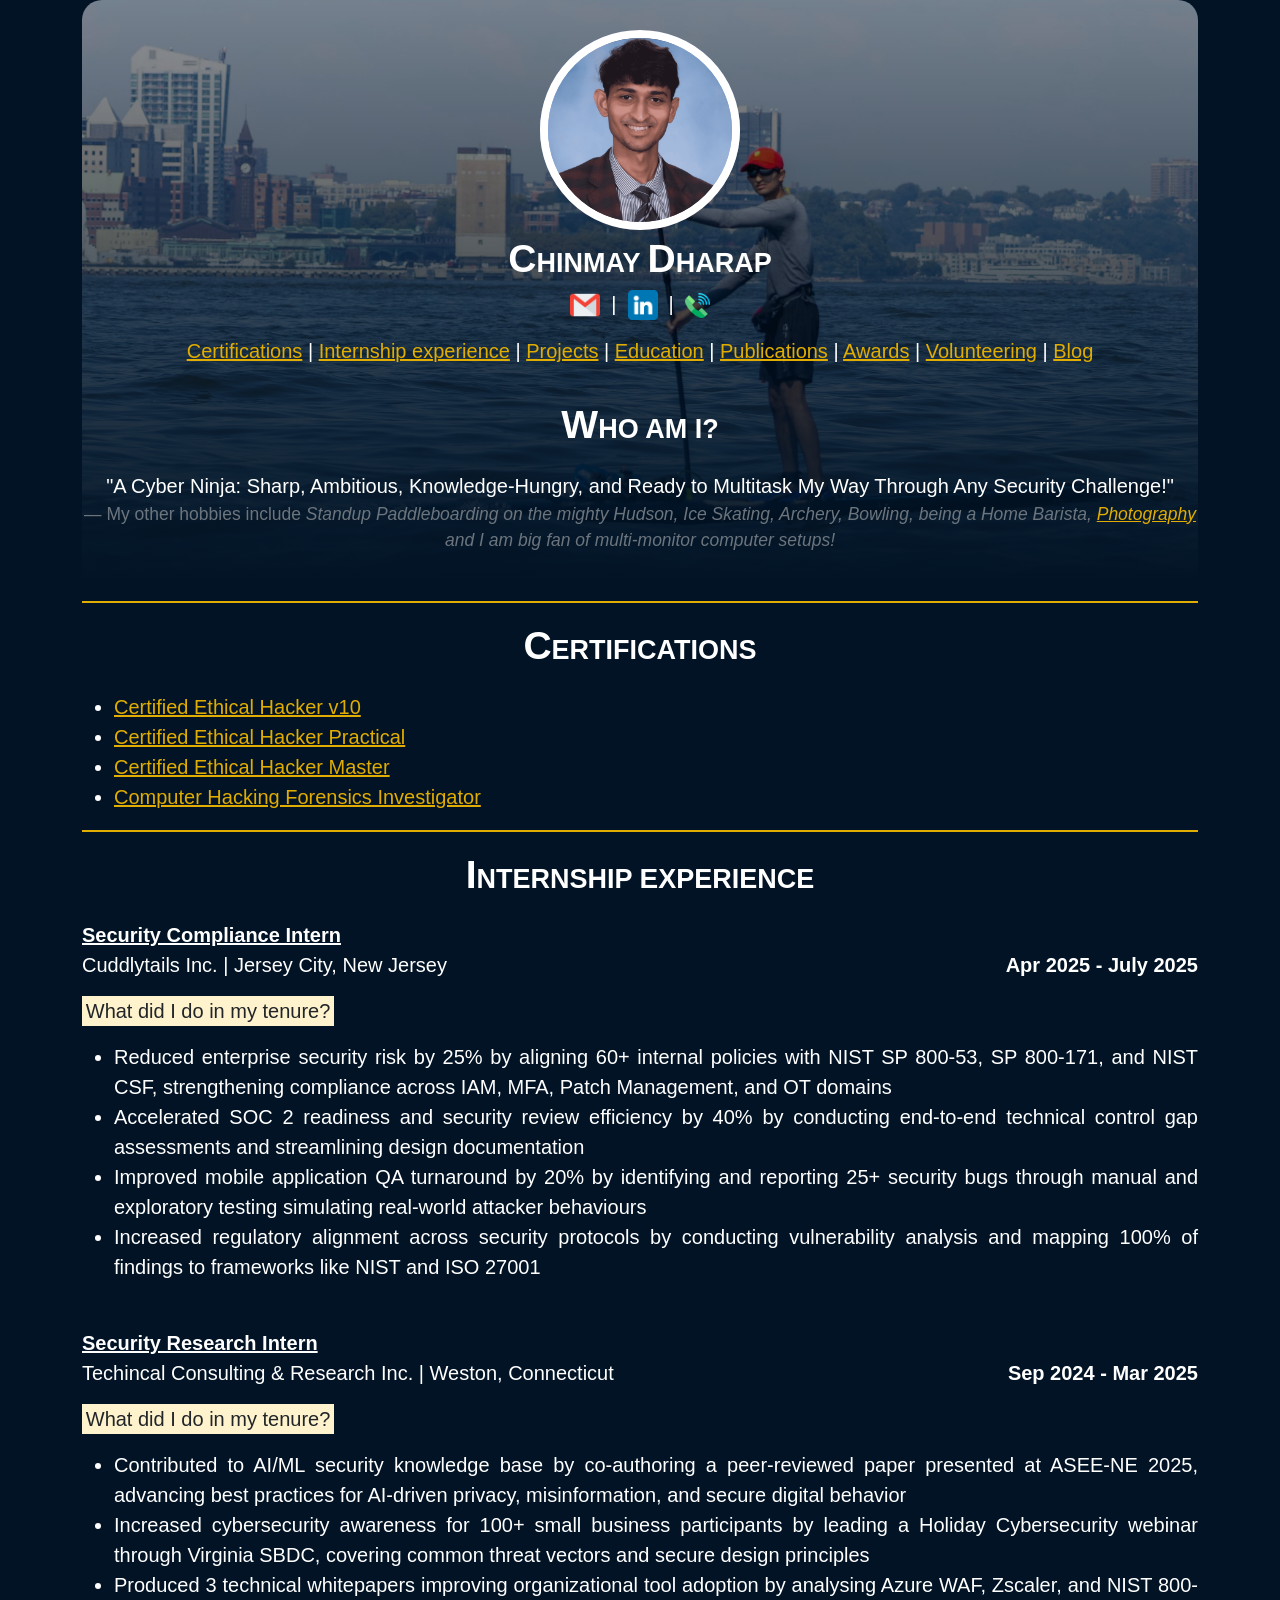
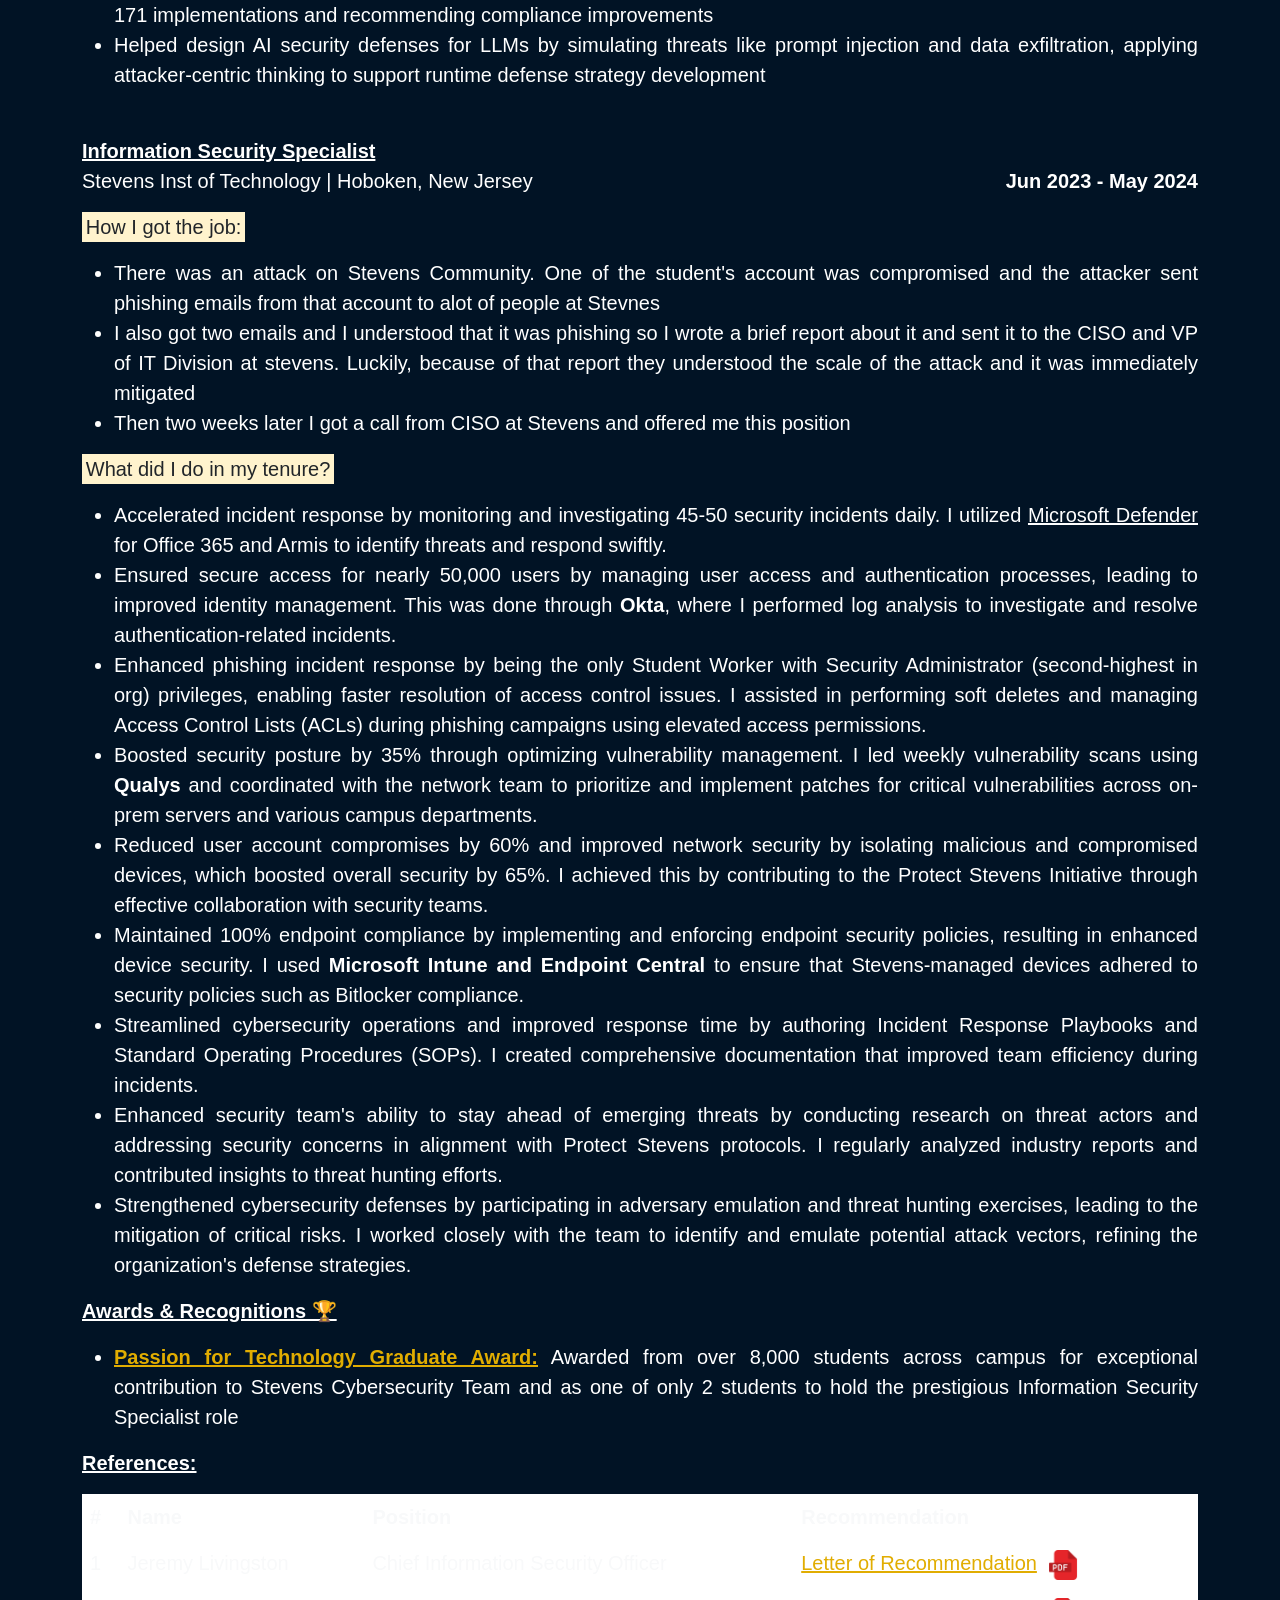
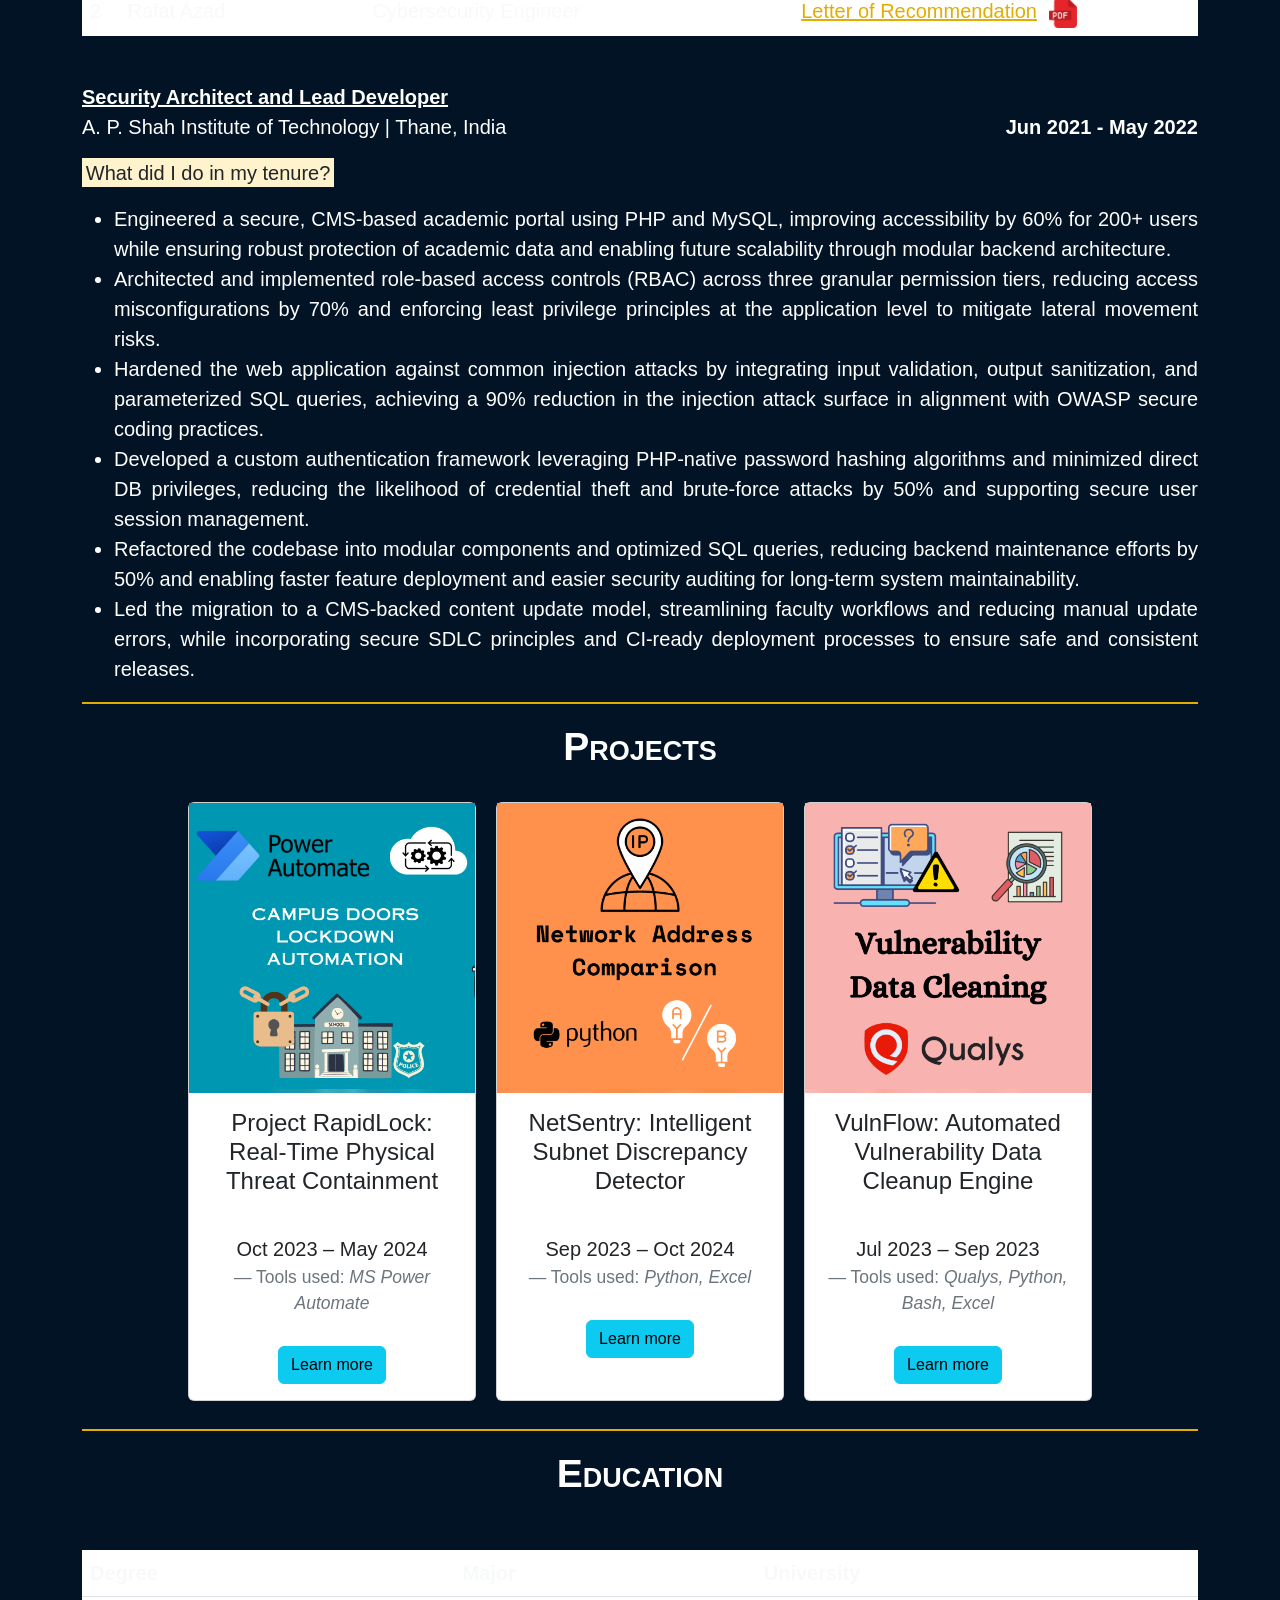
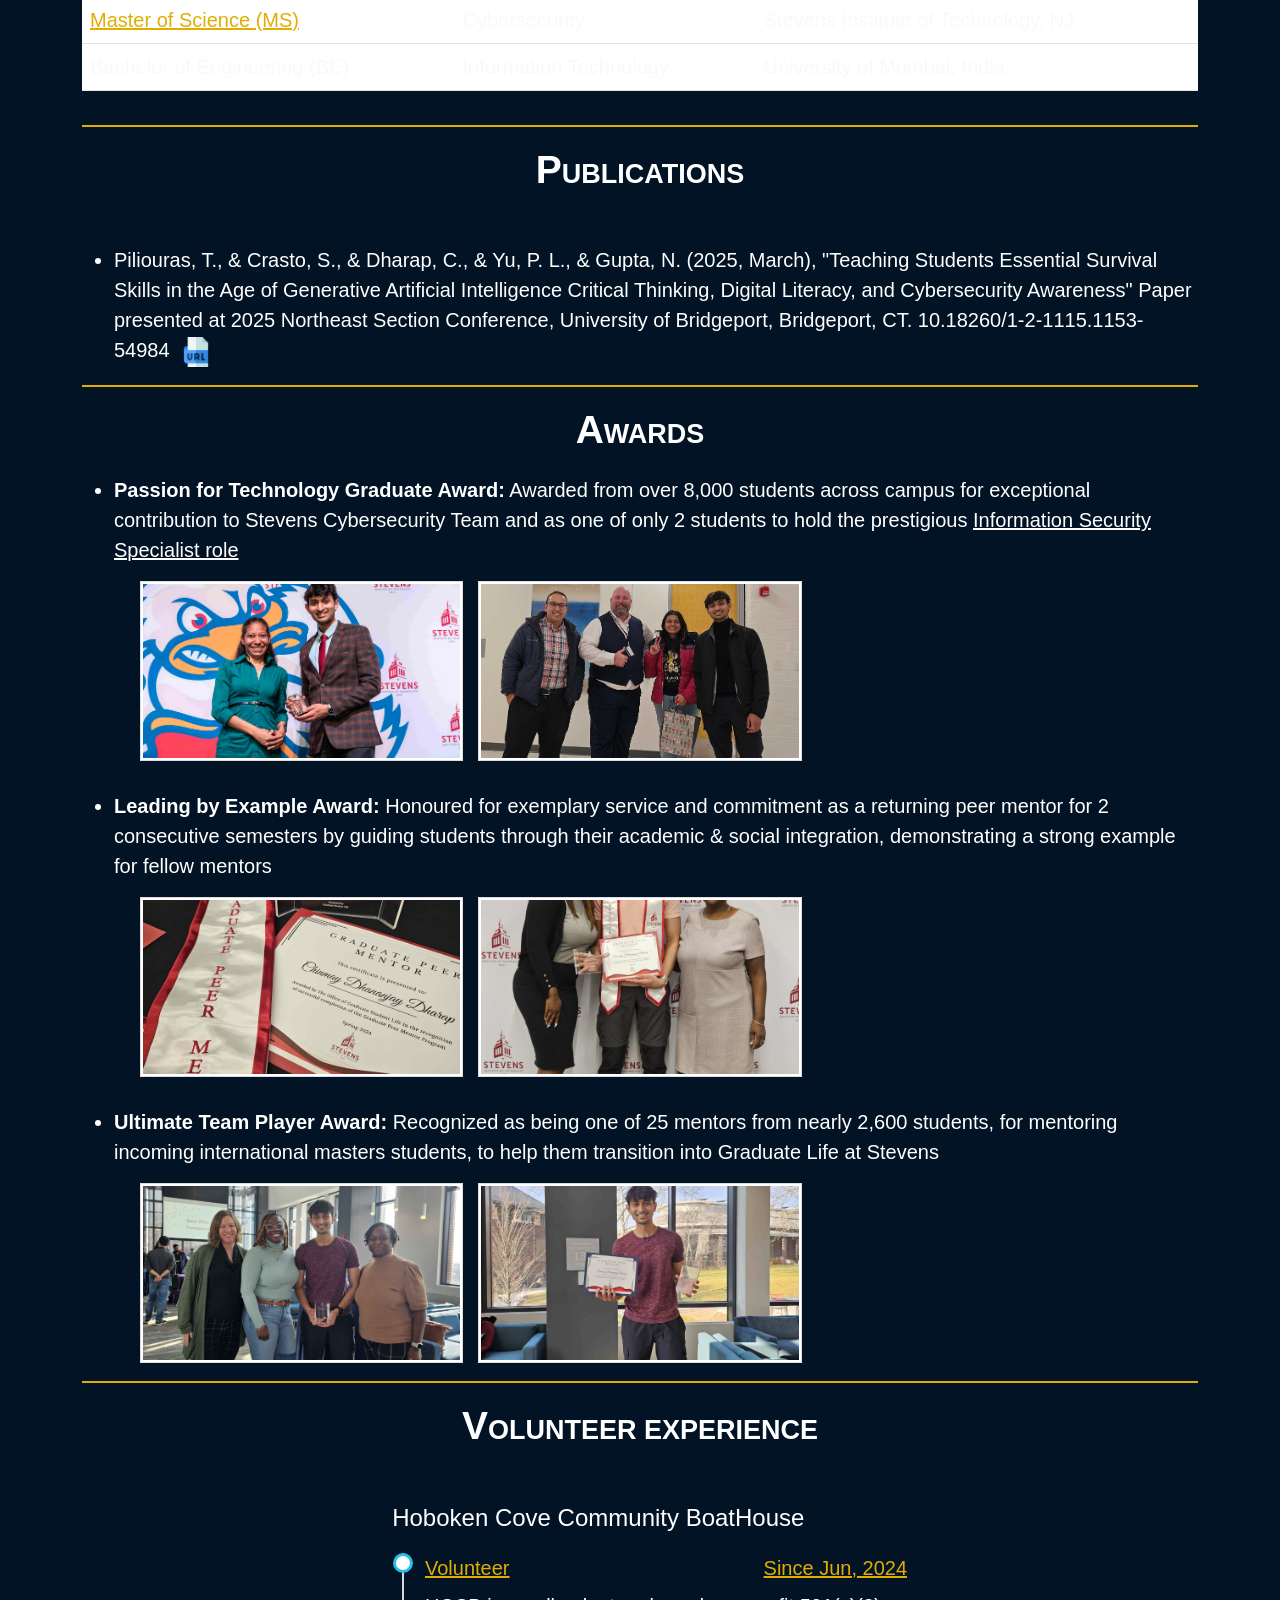
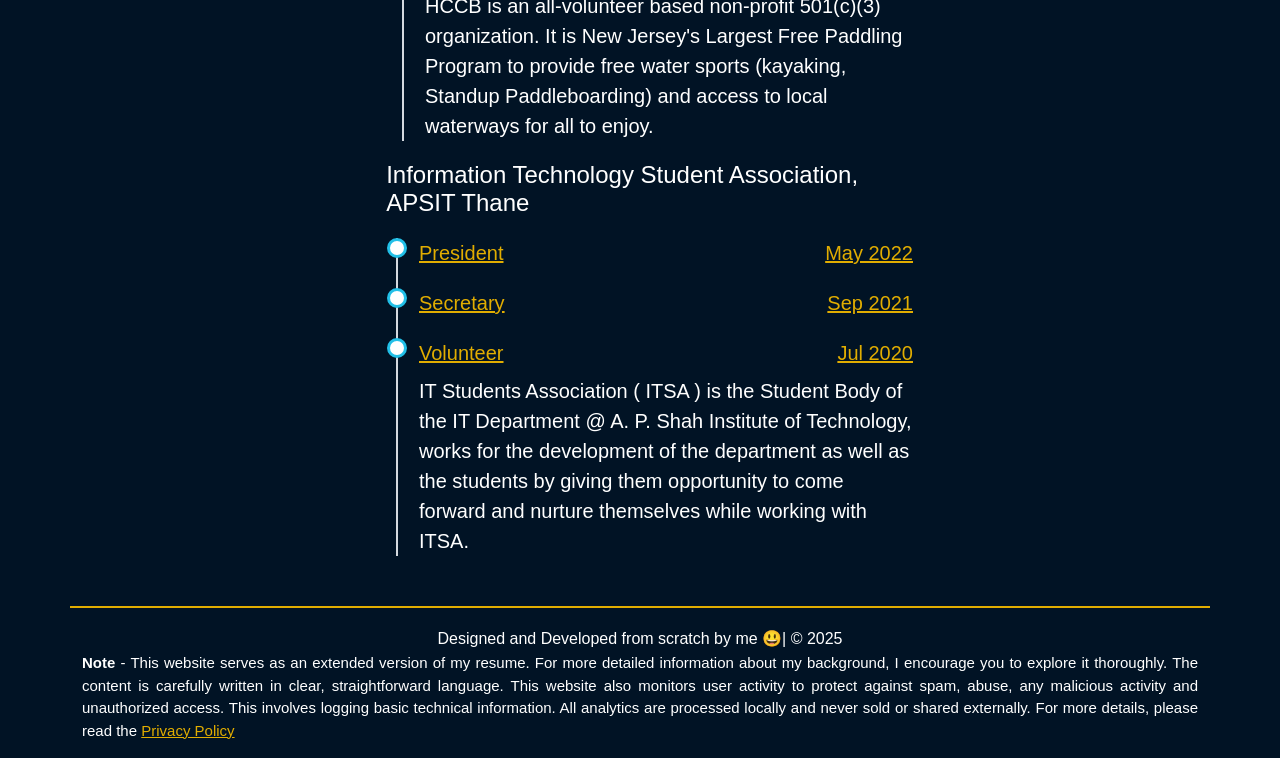
==== index.html @ 26d59e94 "First Commit" ====
<!doctype html>
<html lang="en">
  <head>
    <meta charset="utf-8">
    <meta name="viewport" content="width=device-width, initial-scale=1">
    <link href="https://cdn.jsdelivr.net/npm/bootstrap@5.3.3/dist/css/bootstrap.min.css" rel="stylesheet" integrity="sha384-QWTKZyjpPEjISv5WaRU9OFeRpok6YctnYmDr5pNlyT2bRjXh0JMhjY6hW+ALEwIH" crossorigin="anonymous">
    <!--<link rel="stylesheet" type="text/css" href="//fonts.googleapis.com/css?family=Anonymous+Pro" />-->
    <script async src="https://pagead2.googlesyndication.com/pagead/js/adsbygoogle.js?client=ca-pub-3955488173667379"
     crossorigin="anonymous"></script>
     
    <style>

body a {
    color:#e1ad01;
}

body a:hover {
  background-color: grey;
}
    .container {
        
        background-position: center;
        /* font-family: Futura, Trebuchet MS, Arial, sans-serif; */
        font-family: Helvetica, Arial, sans-serif;
        font-style: normal; 
        /*background-color: white;*/
        color: white;
        font-size:20px;
       
    }
    .right
    {
        float: right;
    }
    .bulletpoints {
        text-align: justify;
    }
    .boldtext {
        font-weight: bold;
    }
    
.custon-header{
    background-image:linear-gradient(to top, rgb(1, 19, 37), rgba(0, 0, 0, 0.4)), url("/photos/6-min.jpg");
    background-size: cover;
    background-position: center;
    background-repeat: no-repeat;
    border-top-left-radius: 20px;
    border-top-right-radius: 20px;
}
    
.gallery {
  
  display: grid;
  grid-template-columns: repeat(3, minmax(0, 1fr));
  grid-gap: 15px;
  

  max-width: 1000px;
  margin: 0 auto;
  overflow: hidden;
}

.gallery img {

  width: 100%;
  height: 180px; 
  padding: 2px;


  border: 1px solid #ddd;
 

  object-fit: cover;
}


@media only screen and (max-width: 600px) {
  .gallery {
    grid-template-columns: repeat(2, minmax(0, 1fr));
  }
}

/*.gallery img:hover {*/
/*  z-index: 9;*/
/*  transform: scale(1.3);*/
/*  transition: transform ease 0.5s;*/
/*}*/


.gallery img.full {
  position: fixed;
  top: 0; left: 0; z-index: 999;
  width: 100vw; height: 100%;
  object-fit: contain;
  background: rgba(0, 0, 0, 0.7);
}
.gallery img.full:hover {
  z-index: 999;
  transform: none;
}

#myBtn {
  display: none;
  position: fixed;
  bottom: 20px;
  right: 30px;
  z-index: 99;
  font-size: 18px;
  border: none;
  outline: none;
  background-color: #ffefc2;
  color: white;
  cursor: pointer;
  padding: 15px;
  border-radius: 500px;
}

#myBtn:hover {
  background-color: yellow;
}

.blurred-img {
  position: relative;
  background-position:center;
  background-size: cover;
}

.blurred-img.loaded > img {
    animation: none;
    opacity:1;
    
}

.blurred-img > img {
    opacity: 0;
    transition: opacity 200ms ease-in-out;
    animation: pulse 2.5s infinite;
    background-color: white;
}

@keyframes pulse {
  0% {
    opacity: 0;
  }
  50% {
    opacity: 0.1;
  }
  100% {
    opacity: 0;
  }
}


ul.timeline-3 {
  list-style-type: none;
  position: relative;
}
ul.timeline-3:before {
  content: " ";
  background: #d4d9df;
  display: inline-block;
  position: absolute;
  left: 29px;
  width: 2px;
  height: 100%;
  z-index: 400;
}
ul.timeline-3 > li {
  margin: 20px 0;
  padding-left: 20px;
}
ul.timeline-3 > li:before {
  content: " ";
  background: white;
  display: inline-block;
  position: absolute;
  border-radius: 50%;
  border: 3px solid #22c0e8;
  left: 20px;
  width: 20px;
  height: 20px;
  z-index: 400;
}
    </style>


    <title>Chinmay's Portfolio</title>
    <link href="https://cdn.jsdelivr.net/npm/bootstrap@5.3.0-alpha3/dist/css/bootstrap.min.css" rel="stylesheet" integrity="sha384-KK94CHFLLe+nY2dmCWGMq91rCGa5gtU4mk92HdvYe+M/SXH301p5ILy+dN9+nJOZ" crossorigin="anonymous">
    <!--<link href="//netdna.bootstrapcdn.com/font-awesome/3.2.1/css/font-awesome.css" rel="stylesheet">-->
    <link rel="icon" type="image/x-icon" href="/photos/fav/favicon.ico">
    <link rel="manifest" href="/site.webmanifest">
    <script async src="https://pagead2.googlesyndication.com/pagead/js/adsbygoogle.js?client=ca-pub-3955488173667379"
     crossorigin="anonymous"></script>
<!-- Matomo -->
<script>
  var _paq = window._paq = window._paq || [];
  /* tracker methods like "setCustomDimension" should be called before "trackPageView" */
  _paq.push(["setDocumentTitle", document.domain + "/" + document.title]);
  _paq.push(["setCookieDomain", "*.the-cyber-guy.com"]);
  _paq.push(["setDoNotTrack", true]);
  _paq.push(['trackPageView']);
  _paq.push(['enableLinkTracking']);
  (function() {
    var u="//the-cyber-guy.com/matomo/";
    _paq.push(['setTrackerUrl', u+'matomo.php']);
    _paq.push(['setSiteId', '1']);
    var d=document, g=d.createElement('script'), s=d.getElementsByTagName('script')[0];
    g.async=true; g.src=u+'matomo.js'; s.parentNode.insertBefore(g,s);
  })();
</script>
<noscript><p><img referrerpolicy="no-referrer-when-downgrade" src="//the-cyber-guy.com/matomo/matomo.php?idsite=1&amp;rec=1" style="border:0;" alt="" /></p></noscript>
<!-- End Matomo Code -->



  </head>

  <body style="background-color: #011325">
      <!-- Return to Top -->
        <button onclick="topFunction()" id="myBtn" title="Go to top"><img src="up-arrow.png" width="35px;"></button>
      

<div class="container"> 
        <div class="row justify-content-center">

       
        <div>
            <div class="custon-header">
            &nbsp;&nbsp;
            <center>
                <div class="blurred-img" style="background-image: url(/photos/cropped-small.jpg); width:200px; height:auto; border-radius:120px;">
                    <img style="width:200px; height:auto; border-radius:120px; border: 8px solid;" class="img-fluid" src="photos/cropped.png" loading="lazy" />
                </div> 
            </center>   
            
            <Center><b style="font-size:27px;"><text style="font-size:39px;">C</text>HINMAY <text style="font-size:39px;">D</text>HARAP</b></Center>
            <Center><p><a href="mailto:cdharap@outlook.com"><img src="mail.png" style="width:30px;"></a>&nbsp;&nbsp;|&nbsp;&nbsp;<a href="http://www.linkedin.com/in/dharapc" target="_blank"><img src="linkedin.png" style="width:30px;"></a>&nbsp;&nbsp;|&nbsp;&nbsp;<a href="tel:+1 (646)-535-4162"><img src="call.png" style="width:25px;"></a></p></Center>
            
            <!--<hr style="position: relative; top: 2px; border: none; height: 2px; background: black; opacity:1;">-->
            <!--<p style="text-align: justify;"> <a style="color: auto; text-decoration: none;" href="#">about@popos : ~ $</a> Yup this is another boring personal website and you must be wondering why everything's in 'Green on Black' and a prompt at the start <a style="color: darkgreen; text-decoration: none;" href="">(Coz, I love my terminal)</a>. Yeah, that's right, I use linux, Pop OS to be precise. I crawl with cd. No not since when I was a baby!. </p> <p> I use cd and ls like every directory has a flag xD. When bored, then nano otherwise vim supremacy (honestly speaking, while learning vim I had more sucidal thoughts than a depressed person :) But now I'm happy. </p>-->
            <div class="text-center">
                <a href="#certs">Certifications</a> | <a href="#work">Internship experience</a> | <a href="#projects">Projects</a> | <a href="#edu">Education</a> | <a href="#pub">Publications</a> | <a href="#awards">Awards</a> | <a href="#volun">Volunteering</a> | <a href="https://blog.the-cyber-guy.com">Blog</a>
            </div><br>  
            
            
            <p style="text-align: justify;  font-size:27px;" class="text-center" id="about"> <B><text style="font-size:39px;">W</text>HO AM I? </B><br></p>
            <!--Certified Ethical Hacker with hands-on experience in incident response, vulnerability assessment, and security automation, trusted with high-level privileges, honored with awards for outstanding work ethic and exceptional contributions in cybersecurity-->
            
            
            <div class="card-dark">
  <div class="card-header">
    
  </div>
  <div class="card-body text-center">
    <blockquote class="blockquote mb-0">
      <p>"A Cyber Ninja: Sharp, Ambitious, Knowledge-Hungry, and Ready to Multitask My Way Through Any Security Challenge!"</p>
      <footer class="blockquote-footer">My other hobbies include <cite title="Source Title">Standup Paddleboarding on the mighty Hudson, Ice Skating, Archery, Bowling, being a Home Barista, <a href="https://www.flickr.com/photos/196911124@N07" target="_blank">Photography</a> and I am big fan of multi-monitor computer setups!</cite></footer>
    </blockquote>
  </div>
</div><br>
            </div>
            

          <div>
            <hr style="position: relative; top: 2px; border: none; height: 2px; background: #e1ad01; opacity:1;">
            
            <p style="text-align: center; font-size:27px;" id="certs"> <B><text style="font-size:39px;">C</text>ERTIFICATIONS</B></p>
            <ul>
              <li><a href="https://aspen.eccouncil.org/VerifyBadge?type=certification&a=j4GjfO9Jrl8j7xgX08aa8cnhMRmO5BCxbf4sMkBTsQM=" target="_blank">Certified Ethical Hacker v10</a></li>
              <li><a href="https://aspen.eccouncil.org/VerifyBadge?type=certification&a=SnBKn98sNMXoXN6YW8vyJX4cAKrGRHvOlfcwVH34zMY=" target="_blank">Certified Ethical Hacker Practical</a></li>
              <li><a href="https://aspen.eccouncil.org/VerifyBadge?type=certification&a=UQVo3GBnog9JM++f9DI6UBWcGKTG5rNaXiFBlPe9dZ0=" target="_blank">Certified Ethical Hacker Master</a></li>
              <li><a href="https://aspen.eccouncil.org/VerifyBadge?type=certification&a=HTWZ97INauGjCfJDpsMUQLCLUc0/GukgMyo6DKJae/4=" target="_blank">Computer Hacking Forensics Investigator</a></li>
            </ul>
          </div>
         


            <hr style="position: relative; top: 2px; border: none; height: 2px; background: #e1ad01; opacity:1;">
            <p style="text-align: center; font-size:27px;" id="work"> <B><text style="font-size:39px;">I</text>NTERNSHIP <text style="font-size:28px;">E</text>XPERIENCE</B></p>


            <!-- Work Experience 1 Start-->

            <u><b>Security Compliance Intern</b></u><br>
            <p>Cuddlytails Inc. | Jersey City, New Jersey<text class="right"><b>Apr 2025 - July 2025</b></text></p>
            
            <p><mark>What did I do in my tenure?</mark></p>
            <ul class="bulletpoints">
              
              
              <li>Reduced enterprise security risk by 25% by aligning 60+ internal policies with NIST SP 800-53, SP 800-171, and NIST CSF, strengthening compliance across IAM, MFA, Patch Management, and OT domains</li>
<li>Accelerated SOC 2 readiness and security review efficiency by 40% by conducting end-to-end technical control gap assessments and streamlining design documentation</li>
<li>Improved mobile application QA turnaround by 20% by identifying and reporting 25+ security bugs through manual and exploratory testing simulating real-world attacker behaviours</li>
<li>Increased regulatory alignment across security protocols by conducting vulnerability analysis and mapping 100% of findings to frameworks like NIST and ISO 27001</li>

            </ul>
            
      
<!-- Work Experience 1 End-->
            <br>
            <!-- Work Experience 2 Start-->

            <u><b>Security Research Intern</b></u><br>
            <p>Techincal Consulting & Research Inc. | Weston, Connecticut<text class="right"><b>Sep 2024 - Mar 2025</b></text></p>
            
            <p><mark>What did I do in my tenure?</mark></p>
            <ul class="bulletpoints">
              
              <li>Contributed to AI/ML security knowledge base by co-authoring a peer-reviewed paper presented at ASEE-NE 2025, advancing best practices
for AI-driven privacy, misinformation, and secure digital behavior</li>
<li>Increased cybersecurity awareness for 100+ small business participants by leading a Holiday Cybersecurity webinar through Virginia SBDC, covering common threat vectors and secure design principles</li>
<li>Produced 3 technical whitepapers improving organizational tool adoption by analysing Azure WAF, Zscaler, and NIST 800-171 implementations and recommending compliance improvements</li>
<li>Helped design AI security defenses for LLMs by simulating threats like prompt injection and data exfiltration, applying attacker-centric thinking to support runtime defense strategy development</li>
                
            </ul>
<!-- Work Experience 2 End-->
<br>
<!-- Work Experience 3 Start-->

            <u><b>Information Security Specialist</b></u><br>
            <p>Stevens Inst of Technology | Hoboken, New Jersey<text class="right"><b>Jun 2023 - May 2024</b></text></p>
            <p> <mark>How I got the job:</mark></p>
          
            <ul class="bulletpoints">
                <li>There was an attack on Stevens Community. One of the student's account was compromised and the attacker sent phishing emails from that account to alot of people at Stevnes</li>
                <li>I also got two emails and I understood that it was phishing so I wrote a brief report about it and sent it to the CISO and VP of IT Division at stevens. Luckily, because of that report they understood the scale of the attack and it was immediately mitigated</li>
                <li>Then two weeks later I got a call from CISO at Stevens and offered me this position</li>
            </ul>
            <p><mark>What did I do in my tenure?</mark></p>
            <ul class="bulletpoints">
                <!-- <li>I was working as a Information Security Specialist Student Worker and was tasked with multiple daily roles, weekly tasks and need based tasks too</li>
                <li>I used to monitor and investigate atleast 45-50 incidents daily using Micorsoft Defender for Office 365. At the start I was given Security Operator Role in AD, eventually I got the second highest privileges i.e Security Administrator. And I am proud to say that I was the first student worker till now who got these privileges. With these I started to help my manager to perform soft deletes, updating Access Control Lists, etc</li>
                <li>I was also given the responsibility to handle the Vulnerability Analysis for the Stevens using Qualys. We scheduled weekly scans for all the different departments at stevens and also for on-prem servers. Then we used to communicate by weekly to the network team for patching up the severe vulnerabilities</li>
                <li>I have used Okta extensively in conjuction with Defender to cross-check event logs and acocunt activity and managed the user access too</li>
                <li>My manager also involved me in Endpoint Management and compliance for all the Stevens managed devices, I used to check if all the Stevens Managed Devices are compliant with the required policies set by our team or not. For e.g Bitlocker Compliance Policy</li>
                <li>Along with all this, I have created multiple SOP Documents for different scenarios and IR playbooks as well</li> -->
              
                <li>Accelerated incident response by monitoring and investigating 45-50 security incidents daily. I utilized <u>Microsoft Defender</u> for Office 365 and Armis to identify threats and respond swiftly.</li>

                <li>Ensured secure access for nearly 50,000 users by managing user access and authentication processes, leading to improved identity management. This was done through <b>Okta</b>, where I performed log analysis to investigate and resolve authentication-related incidents.</li>

                <li>Enhanced phishing incident response by being the only Student Worker with Security Administrator (second-highest in org) privileges, enabling faster resolution of access control issues. I assisted in performing soft deletes and managing Access Control Lists (ACLs) during phishing campaigns using elevated access permissions.</li>

                <li>Boosted security posture by 35% through optimizing vulnerability management. I led weekly vulnerability scans using <b>Qualys</b> and coordinated with the network team to prioritize and implement patches for critical vulnerabilities across on-prem servers and various campus departments.</li>

                <li>Reduced user account compromises by 60% and improved network security by isolating malicious and compromised devices, which boosted overall security by 65%. I achieved this by contributing to the Protect Stevens Initiative through effective collaboration with security teams.</li>

                <li>Maintained 100% endpoint compliance by implementing and enforcing endpoint security policies, resulting in enhanced device security. I used <b>Microsoft Intune and Endpoint Central</b> to ensure that Stevens-managed devices adhered to security policies such as Bitlocker compliance.</li>

                <li>Streamlined cybersecurity operations and improved response time by authoring Incident Response Playbooks and Standard Operating Procedures (SOPs). I created comprehensive documentation that improved team efficiency during incidents.</li>

                <li>Enhanced security team's ability to stay ahead of emerging threats by conducting research on threat actors and addressing security concerns in alignment with Protect Stevens protocols. I regularly analyzed industry reports and contributed insights to threat hunting efforts.</li>

                <li>Strengthened cybersecurity defenses by participating in adversary emulation and threat hunting exercises, leading to the mitigation of critical risks. I worked closely with the team to identify and emulate potential attack vectors, refining the organization's defense strategies.</li>

            </ul>
            <p><b><u>Awards & Recognitions 🏆</u></b></p>
            <ul class="bulletpoints">
              <li><u><b><a href="https://www.linkedin.com/feed/update/urn:li:activity:7202301258676715521/" target="_blank">Passion for Technology Graduate Award:</a></b></u> Awarded from over 8,000 students across campus for exceptional contribution to Stevens Cybersecurity Team and as one of only 2 students to hold the prestigious Information Security Specialist role</li>
          </ul>
            <div class="text-white">
            <p><b><u>References:</u></b></p>
            <!--<ol class="bulletpoints">-->
            <!--    <li><b>Jeremy Livingston</b> (Chief Information Security Officer @ Stevens) - <a href="lor/ciso_lor.pdf" target="_blank">Letter of Recommendation</a> &nbsp;<img src="pdf.png" style="width:30px;"></li>-->
            <!--    <li><b>Rafat Azard</b> (Cybersecurity Engineer @ Stevens) - <a href="lor/dm_lor.pdf" target="_blank">Letter of Recommendation</a> &nbsp;<img src="pdf.png" style="width:30px;"></li>-->
            <!--</ol>-->
            <div class="table-responsive text-white">
                                <table class="table table-hover table-borderless"> 
                                    <tr>
                                        <th class="text-light">#</th>
                                        <th class="text-light">Name</th>
                                        <th class="text-light">Position</th>
                                        <th class="text-light">Recommendation</th>
                                    </tr>
                                    <tr>
                                        <td class="text-light">1</td>
                                        <td class="text-light">Jeremy Livingston</td>
                                        <td class="text-light">Chief Information Security Officer</td>
                                        <td><a href="lor/ciso_lor.pdf" target="_blank">Letter of Recommendation</a>
                                            &nbsp;<img src="/pdf.png" style="width:30px;"></td>
                                    </tr>
                                    <tr>
                                        <td class="text-light">2</td>
                                        <td class="text-light">Rafat Azad</td>
                                        <td class="text-light">Cybersecurity Engineer</td>
                                        <td><a href="lor/dm_lor.pdf" target="_blank">Letter of Recommendation</a>
                                            &nbsp;<img src="/pdf.png" style="width:30px;"></td>
                                    </tr>

                                </table>
                            </div>
            </div>
<!-- Work Experience 3 End-->

<br>

<!-- Work Experience 4 Start-->

            <u><b>Security Architect and Lead Developer</b></u><br>
            <p>A. P. Shah Institute of Technology | Thane, India<text class="right"><b>Jun 2021 - May 2022</b></text></p>
          
            <p><mark>What did I do in my tenure?</mark></p>
            <ul class="bulletpoints">
                <!-- <li>I was working as a Information Security Specialist Student Worker and was tasked with multiple daily roles, weekly tasks and need based tasks too</li>
                <li>I used to monitor and investigate atleast 45-50 incidents daily using Micorsoft Defender for Office 365. At the start I was given Security Operator Role in AD, eventually I got the second highest privileges i.e Security Administrator. And I am proud to say that I was the first student worker till now who got these privileges. With these I started to help my manager to perform soft deletes, updating Access Control Lists, etc</li>
                <li>I was also given the responsibility to handle the Vulnerability Analysis for the Stevens using Qualys. We scheduled weekly scans for all the different departments at stevens and also for on-prem servers. Then we used to communicate by weekly to the network team for patching up the severe vulnerabilities</li>
                <li>I have used Okta extensively in conjuction with Defender to cross-check event logs and acocunt activity and managed the user access too</li>
                <li>My manager also involved me in Endpoint Management and compliance for all the Stevens managed devices, I used to check if all the Stevens Managed Devices are compliant with the required policies set by our team or not. For e.g Bitlocker Compliance Policy</li>
                <li>Along with all this, I have created multiple SOP Documents for different scenarios and IR playbooks as well</li> -->
              
               <li>Engineered a secure, CMS-based academic portal using PHP and MySQL, improving accessibility by 60% for 200+ users while ensuring robust protection of academic data and enabling future scalability through modular backend architecture.</li>

<li>Architected and implemented role-based access controls (RBAC) across three granular permission tiers, reducing access misconfigurations by 70% and enforcing least privilege principles at the application level to mitigate lateral movement risks.</li>

<li>Hardened the web application against common injection attacks by integrating input validation, output sanitization, and parameterized SQL queries, achieving a 90% reduction in the injection attack surface in alignment with OWASP secure coding practices.</li>

<li>Developed a custom authentication framework leveraging PHP-native password hashing algorithms and minimized direct DB privileges, reducing the likelihood of credential theft and brute-force attacks by 50% and supporting secure user session management.</li>

<li>Refactored the codebase into modular components and optimized SQL queries, reducing backend maintenance efforts by 50% and enabling faster feature deployment and easier security auditing for long-term system maintainability.</li>

<li>Led the migration to a CMS-backed content update model, streamlining faculty workflows and reducing manual update errors, while incorporating secure SDLC principles and CI-ready deployment processes to ensure safe and consistent releases.</li>

            </ul>
            
           
<!-- Work Experience 4 End-->



            
            <hr style="position: relative; top: 2px; border: none; height: 2px; background: #e1ad01; opacity:1;">
            <p style="text-align: center; font-size:27px;" id="projects"> <B><text style="font-size:39px;">P</text>ROJECTS </B></p>
        
        
           <div class="container">
           <div class="row d-flex justify-content-center text-center">
                

            <div class="card" style="width:18rem; padding-right:0px; padding-left:0px; margin-right: 10px;margin-left: 10px; margin-bottom: 10px;margin-top: 10px;">
              <div class="blurred-img" style="background-image: url(/photos/project3-small.jpg); height:290px;"><img src="/photos/project3.jpg" class="card-img-top" loading="lazy" /></div>
              <div class="card-body">
                 <blockquote class="blockquote mb-0">
                 <h4 class="card-title">Project RapidLock: Real-Time Physical Threat Containment</h4><br>
                 <p>Oct 2023 – May 2024</p>
                 <p class="blockquote-footer">Tools used: <cite title="Source Title">MS Power Automate</cite></p>
                </blockquote><br>
            
                <!-- Button trigger modal -->
            <button type="button" class="btn btn-info" data-bs-toggle="modal" data-bs-target="#exampleModal3">
              Learn more
            </button>
            
            <!-- Modal -->
            <div class="modal fade" id="exampleModal3" tabindex="-1" aria-labelledby="exampleModalLabel" aria-hidden="true">
              <div class="modal-dialog modal-dialog-centered modal-dialog-scrollable modal-lg">
                <div class="modal-content">
                  <div class="modal-header">
                    <h1 class="modal-title fs-5" id="exampleModalLabel"><b>Project Title:</b> Project RapidLock: Real-Time Physical Threat Containment</h1>
                    <button type="button" class="btn-close" data-bs-dismiss="modal" aria-label="Close"></button>
                  </div>
                  <div class="modal-body" style="text-align: justify;">
                                <!-- <ul>
                                    <li>After the previous projects, CISO at Stevens requested me to take the ownership of another automation project which was started way back but was forgotten</li>
            <li>Stevens PD wanted a working stable solution for emergency doors lockdown. At stevens all the doors are controlled by a Transact System which is installed in a Server on Campus. When the Police had to initiate a full campus lockdown, they had to connect to the VPN, log into another server which had the door monitor client installed. And then finally initiate the lockdown mode for all the doors on campus</li>
            <li>So I used Microsoft Power Automate to make an automated cloud flow which will mimic all the process of logging into the client and initiating the door lockdown. I suggested to install this flow  directly on the main server because of the VPN. And only one person will have the access to run the flow which is also given to the person's Stevens Account which already is secured with 2FA</li>
            <li>Police loved this and asked us to test it with a physical button, So we went ahead bought a physical button which was compatible with Power Automate</li>
                                    
                                </ul> -->
                  
                                <u>Overview:</u>
                                <p>This project aimed to automate the emergency doors lockdown process at Stevens using Microsoft Power Automate, improving security response times in critical situations.</p>
                                
                                <u>Context:</u>
                                <p>Stevens Police Department needed a stable solution for initiating a full campus lockdown. The existing process required connecting to a VPN, logging into a server, and manually initiating lockdown mode for all campus doors controlled by a Transact System. This multi-step process was time-consuming and inefficient in emergency situations.</p>
                                
                                <u>Challenge:</u>
                                <p>The manual steps involved in initiating a campus-wide lockdown delayed response times and required multiple actions that could complicate the process during an emergency.</p>
                                
                                <u>Solution:</u>
                                <p>Using Microsoft Power Automate, I developed a cloud-based flow that mimicked the entire process of logging into the client and initiating the lockdown mode. To enhance security, we installed the flow directly on the main server and restricted access to a single individual’s Stevens account, protected by 2FA. We also integrated a physical button compatible with Power Automate for faster activation of the lockdown.</p>
                                
                                <b><I>Implementation Details:</I></b><br>
                                
                                <u>Input:</u><br>
                                <ul> <li>Power Automate Flow: The flow automates logging into the Transact System client and initiating the lockdown.</li> <li>Physical Button: A compatible button that triggers the flow when pressed.</li> </ul>
                                
                                <u>Flow Breakdown:</u>
                                <ul> <li>Cloud Flow Automation: The flow logs into the Transact System, navigates to the door monitoring client, and triggers the lockdown sequence.</li> <li>Security Enhancements: Access was restricted to the Stevens Police account, which was protected by two-factor authentication (2FA).</li> </ul>
                                
                                <u>Output:</u>
                                <p>The automation drastically reduced the time to initiate a lockdown and simplified the process for Stevens Police.</p>
                                
                                <u>Impact:</u>
                                <p>The Police department appreciated the solution, and after successful testing, the physical button was implemented as a quick and secure way to trigger a campus-wide lockdown.</p>
                              </div>
                  <div class="modal-footer">
                    <button type="button" class="btn btn-danger" data-bs-dismiss="modal">Close</button>
                    
                  </div>
                </div>
              </div>
            </div>
            
            <!-- End of the Modal -->
              </div>
            </div>

            <div class="card" style="width:18rem; padding-right:0px; padding-left:0px; margin-right: 10px;margin-left: 10px; margin-bottom: 10px;margin-top: 10px;">
  <div class="blurred-img" style="background-image: url(/photos/project1-small.jpg); height:290px;"><img src="/photos/project1.jpg" class="card-img-top" loading="lazy" /></div>
  <div class="card-body">
    
     <blockquote class="blockquote mb-0">
     <h4 class="card-title">NetSentry: Intelligent Subnet Discrepancy Detector</h4><br>
     <p class="footer">Sep 2023 – Oct 2024</p>
     <p class="blockquote-footer">Tools used: <cite title="Source Title">Python, Excel</cite></p>
    </blockquote><br>

    <!-- Button trigger modal -->
<button type="button" class="btn btn-info" data-bs-toggle="modal" data-bs-target="#exampleModal">
  Learn more
</button>

<!-- Modal -->
<div class="modal fade" id="exampleModal" tabindex="-1" aria-labelledby="exampleModalLabel" aria-hidden="true">
  <div class="modal-dialog modal-dialog-centered modal-dialog-scrollable modal-lg">
    <div class="modal-content">
      <div class="modal-header">
        <h1 class="modal-title fs-5" id="exampleModalLabel"><b>Project Title:</b> NetSentry: Intelligent Subnet Discrepancy Detector</h1>
        <button type="button" class="btn-close" data-bs-dismiss="modal" aria-label="Close"></button>
      </div>
      <div class="modal-body" style="text-align: justify;">
                    <!-- <ul>
                        <li>This was the very first automation project which I did in my tenure at Stevens. We were adding a new tool to our arsenal which was an active network mapper. As a part of configuring that tool, our network team added all the original network boundaries we had and Security team was given a task to cross check if all the subnets/boundaries were properly configured or not so that we won't miss anything</li>
<li>We were given two very long Excel sheets which had all the original data and the exported data from the Tool that we had to cross-check manually one by one which was extremely time consuming and exhausting</li>
<li>So I took help of python to write a script for comparing two excel sheets to check if the configurations was the same or not</li>
                        
                    </ul> -->

<u>Overview:</u>

<p>The objective of this project was to automate the verification of network subnet boundaries during the configuration of an active network mapping tool. This script compares original network configurations against exported data from the tool, streamlining the process and reducing manual effort.</p>
<u>Context:</u>
<p>As part of adding a new network mapping tool to our infrastructure, the network team defined the network boundaries, which the security team needed to verify. The task involved comparing two large Excel sheets: one with the original configurations and another with the tool’s exported data. Manual comparison was inefficient, so I developed a Python script to automate this process.</p>
<u>Challenge:</u>
<p>Manually cross-checking hundreds of rows of network subnets in Excel was time-consuming and prone to error, making the process cumbersome.</p>

<u>Solution:</u>
<p>The solution involved creating a Python script that automatically compares the network addresses between the two sheets and identifies any mismatches. Below is a detailed breakdown of the approach:</p>   

<b><I>Implementation Details:</I></b><br>

<u>Input:</u><br>
        <ul><li>2 Excel File: <br>One for the original subnet list and another for the exported data from the tool.</li>
        <li>Columns:</li>
            - List 1: Original subnet configurations.<br>
            - List 2: Exported configurations from the network tool.
          </ul>
<u>Script Breakdown:</u>
  <ul>
    <li>IP/Subnet Extraction: The script extracts the IP address and subnet from each entry using a regular expression:</li>
    <!-- <div style="background-color:#011325; border-radius: 10px;">
      <code style="color: #e1ad01;">def extract_ip_subnet(entry):<br>
        &emsp;&emsp;&emsp;pattern = r'(\d{1,3}\.\d{1,3}\.\d{1,3}\.\d{1,3}\s+\d{1,3}\.\d{1,3}\.\d{1,3}\.\d{1,3})'<br>
        &emsp;&emsp;&emsp;match = re.search(pattern, entry)<br>
        &emsp;&emsp;&emsp;return match.group(1) if match else None
  </code></div> --><img src="photos/code1.png" style="border-radius: 8px;" class="img-fluid" alt="Responsive image">
  <li>Network Calculation: Converts the IP and subnet into a network address:</li><img src="photos/code2.png" style="border-radius: 8px;" class="img-fluid" alt="Responsive image">
  <li>Comparison Logic: Compares the extracted network addresses from List 2 with those from List 1:</li><img src="photos/code3.png" style="border-radius: 8px;" class="img-fluid" alt="Responsive image">
  </ul>
<u>Output:</u>
<p>The script produces a status report that adds a new column to the Excel sheet, indicating whether each network address is correctly configured or not.</p>
<u>Sample Example:</u>
<p>Here's a small example of how the script checks for mismatches</p>
<img src="photos/code4.png" style="border-radius: 8px;" class="img-fluid" alt="Responsive image">
</div>
      <div class="modal-footer">
        <button type="button" class="btn btn-danger" data-bs-dismiss="modal">Close</button>
        
      </div>
    </div>
  </div>
</div>

<!-- End of the Modal -->

  </div>
</div>

<div class="card" style="width:18rem; padding-right:0px; padding-left:0px; margin-right: 10px;margin-left: 10px; margin-bottom: 10px;margin-top: 10px;">
  <div class="blurred-img" style="background-image: url(/photos/project2-small.jpg); height:290px;"><img src="/photos/project2.jpg" class="card-img-top" loading="lazy" /></div>
  <div class="card-body">
    <blockquote class="blockquote mb-0">
     <h4 class="card-title">VulnFlow: Automated Vulnerability Data Cleanup Engine</h4><br>
     <p>Jul 2023 – Sep 2023</p>
     <p class="blockquote-footer">Tools used: <cite title="Source Title"> Qualys, Python, Bash, Excel</cite></p>
    </blockquote><br>

    <!-- Button trigger modal -->
<button type="button" class="btn btn-info" data-bs-toggle="modal" data-bs-target="#exampleModal2">
  Learn more
</button>

<!-- Modal -->
<div class="modal fade" id="exampleModal2" tabindex="-1" aria-labelledby="exampleModalLabel" aria-hidden="true">
  <div class="modal-dialog modal-dialog-centered modal-dialog-scrollable modal-lg">
    <div class="modal-content">
      <div class="modal-header">
        <h1 class="modal-title fs-5" id="exampleModalLabel"><b>Project Title:</b> VulnRefine: Automated Vulnerability Data Cleanup Engine</h1>
        <button type="button" class="btn-close" data-bs-dismiss="modal" aria-label="Close"></button>
      </div>
      <div class="modal-body" style="text-align: justify;">
                    <!-- <ul>
                        <li>When I was tasked with VAPT, I was told that we use a Data Visualization Tool for creating a VAPT Dashboard, that tool was Grafana. But the raw output from Qualys wasn't compitible with Grafana's validation requirements</li>
<li>So we had to clean the raw output manually to make some changes and make the document compatible with Grafana so that it will accept the document as a source and visualize the data</li>
<li>That manual task was an hour long atlease, because we had multiple scan result files to work with</li>
<li>From taking an inspiration from the first project I again tried to use python to automate the excel cleaning tasks</li>
<li>And after almost three months of rigourous testing we finally implemented the automation solution in weekly use</li>
<li>It saved almost two hours weekly to complete that task, and the script now runs and completes the process under few seconds</li>
                        
                    </ul> -->
                    <u>Overview:</u>
                    <p>The objective of this project was to automate the cleaning of raw vulnerability data from Qualys, making it compatible with Grafana for data visualization. The automation reduced manual effort and made the process more efficient.</p>
                    
                    <u>Context:</u>
                    <p>During a Vulnerability Assessment and Penetration Testing (VAPT) task, we were using Grafana to visualize vulnerability data. However, the raw output from Qualys was incompatible with Grafana’s validation requirements, requiring manual cleaning of the data to make it suitable for visualization.</p>
                    
                    <u>Challenge:</u>
                    <p>Manually cleaning the raw data from Qualys for multiple scan result files was a tedious process, taking at least an hour each time.</p>
                    
                    <u>Solution:</u>
                    <p>To streamline the process, I developed a Python script to automate the cleaning of Excel files. The script removed unnecessary columns, reformatted the data to meet Grafana’s validation requirements. After rigorous testing over three months, we implemented the automation for weekly use, saving approximately two hours per week as the script now completes the process in a matter of seconds.</p>
                    
                    <b><I>Implementation Details:</I></b><br>
                    
                    <u>Input:</u><br>
                    <ul> <li>Raw output Excel files from Qualys containing vulnerability data.</li> </ul>
                   
                    <u>Key Automations:</u>
                    <ul>
                      <li>Deleting unnecessary rows: The script automatically skips the first few rows in each file that contain irrelevant information not required for Grafana ingestion.</li>
                      <img src="photos/code5.png" style="border-radius: 8px;" class="img-fluid" alt="Responsive image">
                      <li>Renaming columns: The script changes column headers (e.g., renaming ‘Asset Tags’ to ‘Asset Group’) to match Grafana's requirements.</li>
                      <img src="photos/code6.png" style="border-radius: 8px;" class="img-fluid" alt="Responsive image">
                      <li>Adjusting risk scores: The script updates the risk score in certain cases, such as when an asset is classified as "Internet Facing," ensuring accurate data representation.</li>
                      <img src="photos/code7.png" style="border-radius: 8px;" class="img-fluid" alt="Responsive image">
                      <li>Removing unnecessary tags: The script filters and removes tags not relevant to the analysis, leaving only essential tags for Grafana's dashboard.</li>
                      <img src="photos/code8.png" style="border-radius: 8px;" class="img-fluid" alt="Responsive image">
                      <li>VLOOKUP implementation: A VLOOKUP function is included to merge additional data (such as server types) from a separate lookup file into the main file.</li>
                      <img src="photos/code9.png" style="border-radius: 8px;" class="img-fluid" alt="Responsive image">
                    </ul>


                    <u>Output:</u>
                    <p>The script outputs a cleaned Excel file that is compatible with Grafana for direct use in dashboards.</p>
                    
                    <u>Impact:</u>
                    <p>The automated solution saved up to two hours of manual work per week, allowing the security team to focus on higher-value tasks. The script now processes multiple scan result files in a matter of seconds.</p>
      </div>
      <div class="modal-footer">
        <button type="button" class="btn btn-danger" data-bs-dismiss="modal">Close</button>
        
      </div>
    </div>
  </div>
</div>

<!-- End of the Modal -->
  </div>
</div>






</div> 
</div>

 <hr style="position: relative; top: 2px; border: none; height: 2px; background: #e1ad01; opacity:1;">
            
            <p style="text-align: center; font-size:27px;" id="edu"> <B><text style="font-size:39px;">E</text>DUCATION</B></p><br>
            <div class="table-responsive">
            <table class="table">
              <tr>
                <th class="text-light">Degree</th>
                <th class="text-light">Major</th>
                <th class="text-light">University</th>
              </tr>
              <tr>
                <td  class="text-light"><a href="https://www.parchment.com/u/award/ed05f724dbf754123589aa55e4481b0d" target="_blank">Master of Science (MS)</a></td>
                <td  class="text-light">Cybersecurity</td>
                <td  class="text-light">Stevens Institute of Technology, NJ</td>
              </tr>
              <tr>
                <td  class="text-light">Bachelor of Engineering (BE)</td>
                <td  class="text-light">Information Technology</td>
                <td  class="text-light">University of Mumbai, India</td>
              </tr>
            </table>
            </div>


           <hr style="position: relative; top: 2px; border: none; height: 2px; background: #e1ad01; opacity:1;">

            <p style="text-align: center; font-size:27px;" id="pub"> <B><text style="font-size:39px;">P</text>UBLICATIONS</B></p><br>
            <ul>
            
              <li>
                Piliouras, T., & Crasto, S., & Dharap, C., & Yu, P. L., & Gupta, N. (2025, March), "Teaching Students Essential Survival Skills in the Age of Generative Artificial Intelligence Critical Thinking, Digital Literacy, and Cybersecurity Awareness" Paper presented at 2025 Northeast Section Conference, University of Bridgeport, Bridgeport, CT. 10.18260/1-2-1115.1153-54984 &nbsp;<a href="https://peer.asee.org/54984" target="_blank"><img src="/url.png" style="width:30px;"></a></li>
            </ul>


           <hr style="position: relative; top: 2px; border: none; height: 2px; background: #e1ad01; opacity:1;">
            
            <p style="text-align: center; font-size:27px;" id="awards"> <B><text style="font-size:39px;">A</text>WARDS </B><br></p>
            
            <ul>
               <li><b>Passion for Technology Graduate Award:</b> Awarded from over 8,000 students across campus for exceptional contribution to Stevens Cybersecurity Team and as one of only 2 students to hold the prestigious <u>Information Security Specialist role</u></li>
            </ul>
             <div class="gallery">
            <div class="blurred-img" style="background-image: url(photos/Award-small.jpg);"><img src="photos/Award.jpg" title="Graduate Award Cermony" loading="lazy" /></div>
            <div class="blurred-img" style="background-image: url(photos/Team_1-small.jpg);"><img src="photos/Team_1.jpg" title="Stevens CyberSecurity Team" loading="lazy" /></div>
    
    
  </div><br>
  
  <ul>
               <li><b>Leading by Example Award: </b>Honoured for exemplary service and commitment as a returning peer mentor for 2 consecutive semesters by guiding students through their academic & social integration, demonstrating a strong example for fellow mentors</li>
            </ul>
             <div class="gallery">
              <div class="blurred-img" style="background-image: url(photos/peer_leader_award201-min-small.jpg);"><img src="photos/peer_leader_award201-min.jpg" title="Award and Certificate" loading="lazy" /></div>
              <div class="blurred-img" style="background-image: url(photos/peer_leader_award202-min-small.jpg);"><img src="photos/peer_leader_award202-min.jpg" title="With Graduate Student Life Team" loading="lazy" /></div>
    
    
  </div><br>

 <ul>
               <li><b>Ultimate Team Player Award: </b>Recognized as being one of 25 mentors from nearly 2,600 students, for mentoring incoming international masters students, to help them transition into Graduate Life at Stevens</li>
            </ul>
             <div class="gallery">
              <div class="blurred-img" style="background-image: url(photos/peer_leader_award1-min-small.jpg);"><img src="photos/peer_leader_award1-min.jpg" title="With Graduate Student Life Team" loading="lazy" /></div>
              <div class="blurred-img" style="background-image: url(photos/peer_leader_award2-min-small.jpg);"><img src="photos/peer_leader_award2-min.jpg" title="Solo Photo" loading="lazy"/></div>
    
    
  </div> 

<div id="volun">
  <hr style="position: relative; top: 2px; border: none; height: 2px; background: #e1ad01; opacity:1;">   
  <p style="text-align: center; font-size:27px;" id="awards"> <B><text style="font-size:39px;">V</text>OLUNTEER EXPERIENCE </B></p>
  
  <div class="container my-5">
    <div class="row">
      <div class="col-md-6 offset-md-3">
        <h4 style="margin-left: 1.2rem;">Hoboken Cove Community BoatHouse</h4>
        <ul class="timeline-3">
          <li>
            <a href="#!">Volunteer</a>
            <a href="#!" class="float-end">Since Jun, 2024</a>
            <p class="mt-2">HCCB is an all-volunteer based non-profit 501(c)(3) organization. It is New Jersey's Largest Free Paddling Program to provide free water sports (kayaking, Standup Paddleboarding) and access to local waterways for all to enjoy. </p>
          </li>
        
        </ul>
      </div>
    </div>
    <div class="row"></div>
      <div class="col-md-6 offset-md-3">
        <h4 style="margin-left: 1.2rem;">Information Technology Student Association, APSIT Thane</h4>
        <ul class="timeline-3">
          <li>
            <a href="#!">President</a>
            <a href="#!" class="float-end">May 2022</a>
            
          </li>
          <li>
            <a href="#!">Secretary</a>
            <a href="#!" class="float-end">Sep 2021</a>
            
          </li>
          <li>
            <a href="#!">Volunteer</a>
            <a href="#!" class="float-end">Jul 2020</a>
            <p class="mt-2">IT Students Association ( ITSA ) is the Student Body of the IT Department @ A. P. Shah Institute of Technology, works for the development of the department as well as the students by giving them opportunity to come forward and nurture themselves while working with ITSA.</p>
          </li>
        </ul>
      </div>
    </div>
  </div>




</div>
<hr style="position: relative; top: 2px; border: none; height: 2px; background: #e1ad01; opacity:1;">
<div class="footer text-center">
  <text style="color: white; font-size:medium; padding-bottom: 20px;">Designed and Developed from scratch by me 😃| &copy; 2025</text>
  <br>
            <p style="font-size:15px; text-align: justify;"><b>Note</b> - This website serves as an extended version of my resume. For more detailed information about my background, I encourage you to explore it thoroughly. The content is carefully written in clear, straightforward language. This website also monitors user activity to protect against spam, abuse, any malicious activity and unauthorized access. This involves logging basic technical information. All analytics are processed locally and never sold or shared externally. For more details, please read the <a href="privacy_policy.html">Privacy Policy</a></p>
            <div id="matomo-opt-out"></div>
<script src="https://the-cyber-guy.com/matomo/index.php?module=CoreAdminHome&action=optOutJS&divId=matomo-opt-out&language=auto&backgroundColor=011325&fontColor=ffffff&fontSize=12px&fontFamily=Arial&showIntro=1"></script>
            
</div>
        </div>
            
            
            
    </div>
</div>

    <!--<script src="https://cdn.jsdelivr.net/npm/bootstrap@5.3.0-alpha3/dist/js/bootstrap.bundle.min.js" integrity="sha384-ENjdO4Dr2bkBIFxQpeoTz1HIcje39Wm4jDKdf19U8gI4ddQ3GYNS7NTKfAdVQSZe" crossorigin="anonymous"></script>-->
    <script>
        window.addEventListener("load", () => {
  for (let i of document.querySelectorAll(".gallery img")) {
    i.onclick = () => i.classList.toggle("full");
  }
});

// Get the button
let mybutton = document.getElementById("myBtn");

// When the user scrolls down 20px from the top of the document, show the button
window.onscroll = function() {scrollFunction()};

function scrollFunction() {
  if (document.body.scrollTop > 20 || document.documentElement.scrollTop > 20) {
    mybutton.style.display = "block";
  } else {
    mybutton.style.display = "none";
  }
}

// When the user clicks on the button, scroll to the top of the document
function topFunction() {
  document.body.scrollTop = 0;
  document.documentElement.scrollTop = 0;
}

const myModal = document.getElementById('myModal')
const myInput = document.getElementById('myInput')

myModal.addEventListener('shown.bs.modal', () => {
  myInput.focus()
})



    </script>
    <script src="https://cdn.jsdelivr.net/npm/bootstrap@5.3.3/dist/js/bootstrap.bundle.min.js" integrity="sha384-YvpcrYf0tY3lHB60NNkmXc5s9fDVZLESaAA55NDzOxhy9GkcIdslK1eN7N6jIeHz" crossorigin="anonymous"></script>
    
    <script>
        
const blurDivs = document.querySelectorAll(".blurred-img")
blurDivs.forEach(div => {
    const img = div.querySelector("img")
    
    function loaded() {
        div.classList.add("loaded")
    }
    
    if(img.complete) {
        loaded()
    } else {
        img.addEventListener("load", loaded)
    }
})

    </script>
    
  </body>
</html>
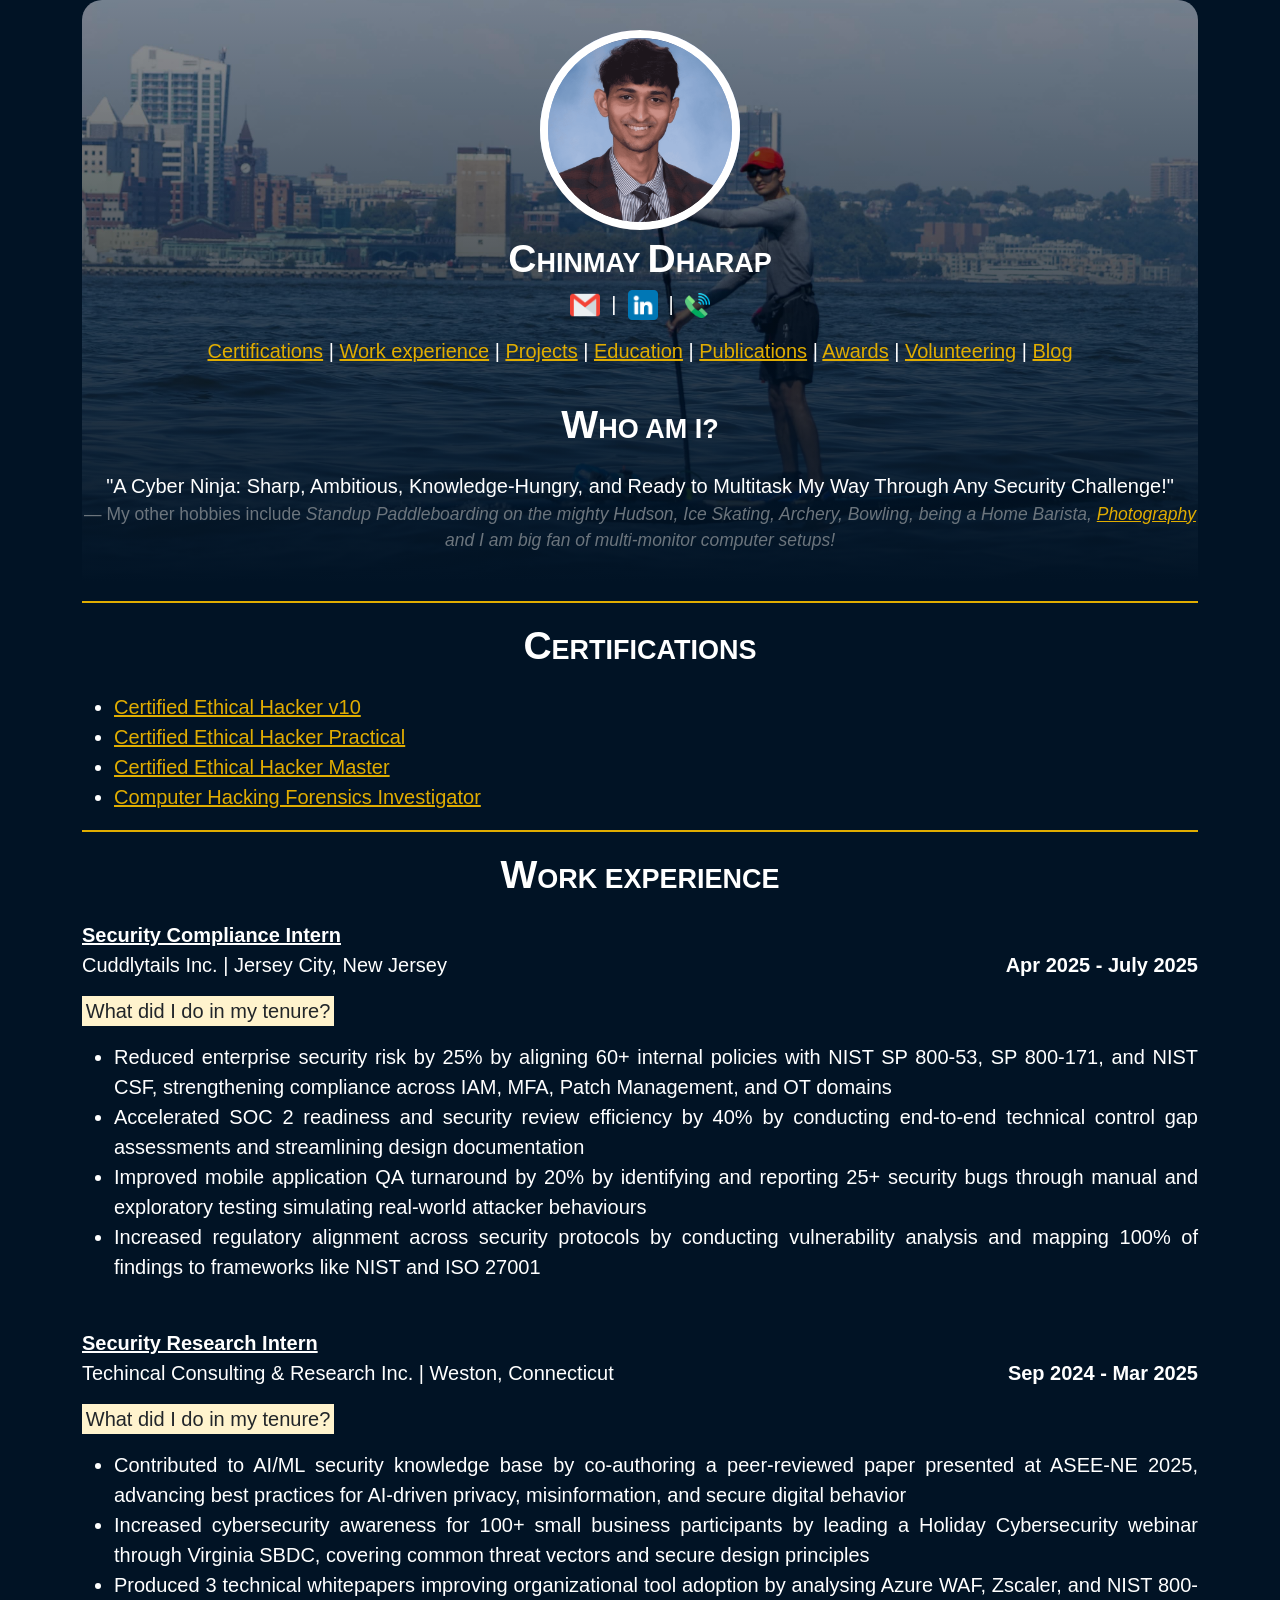
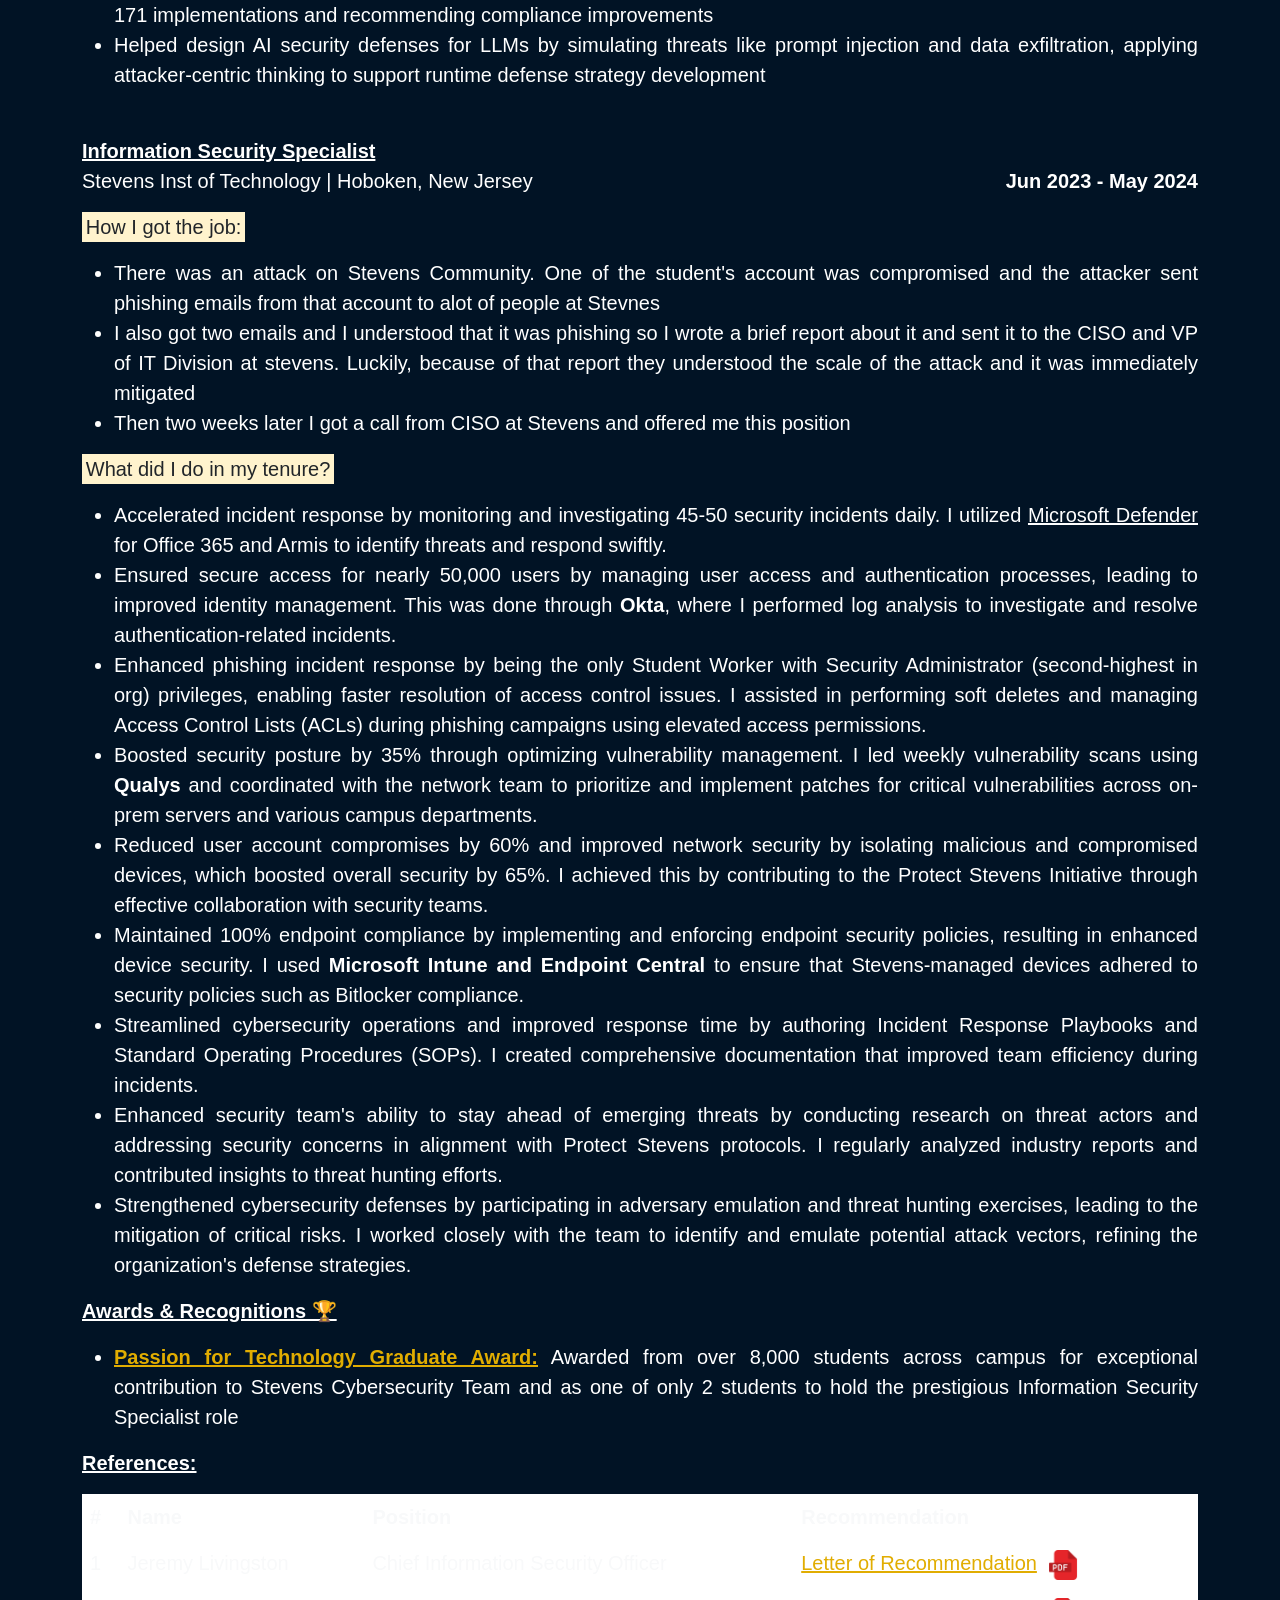
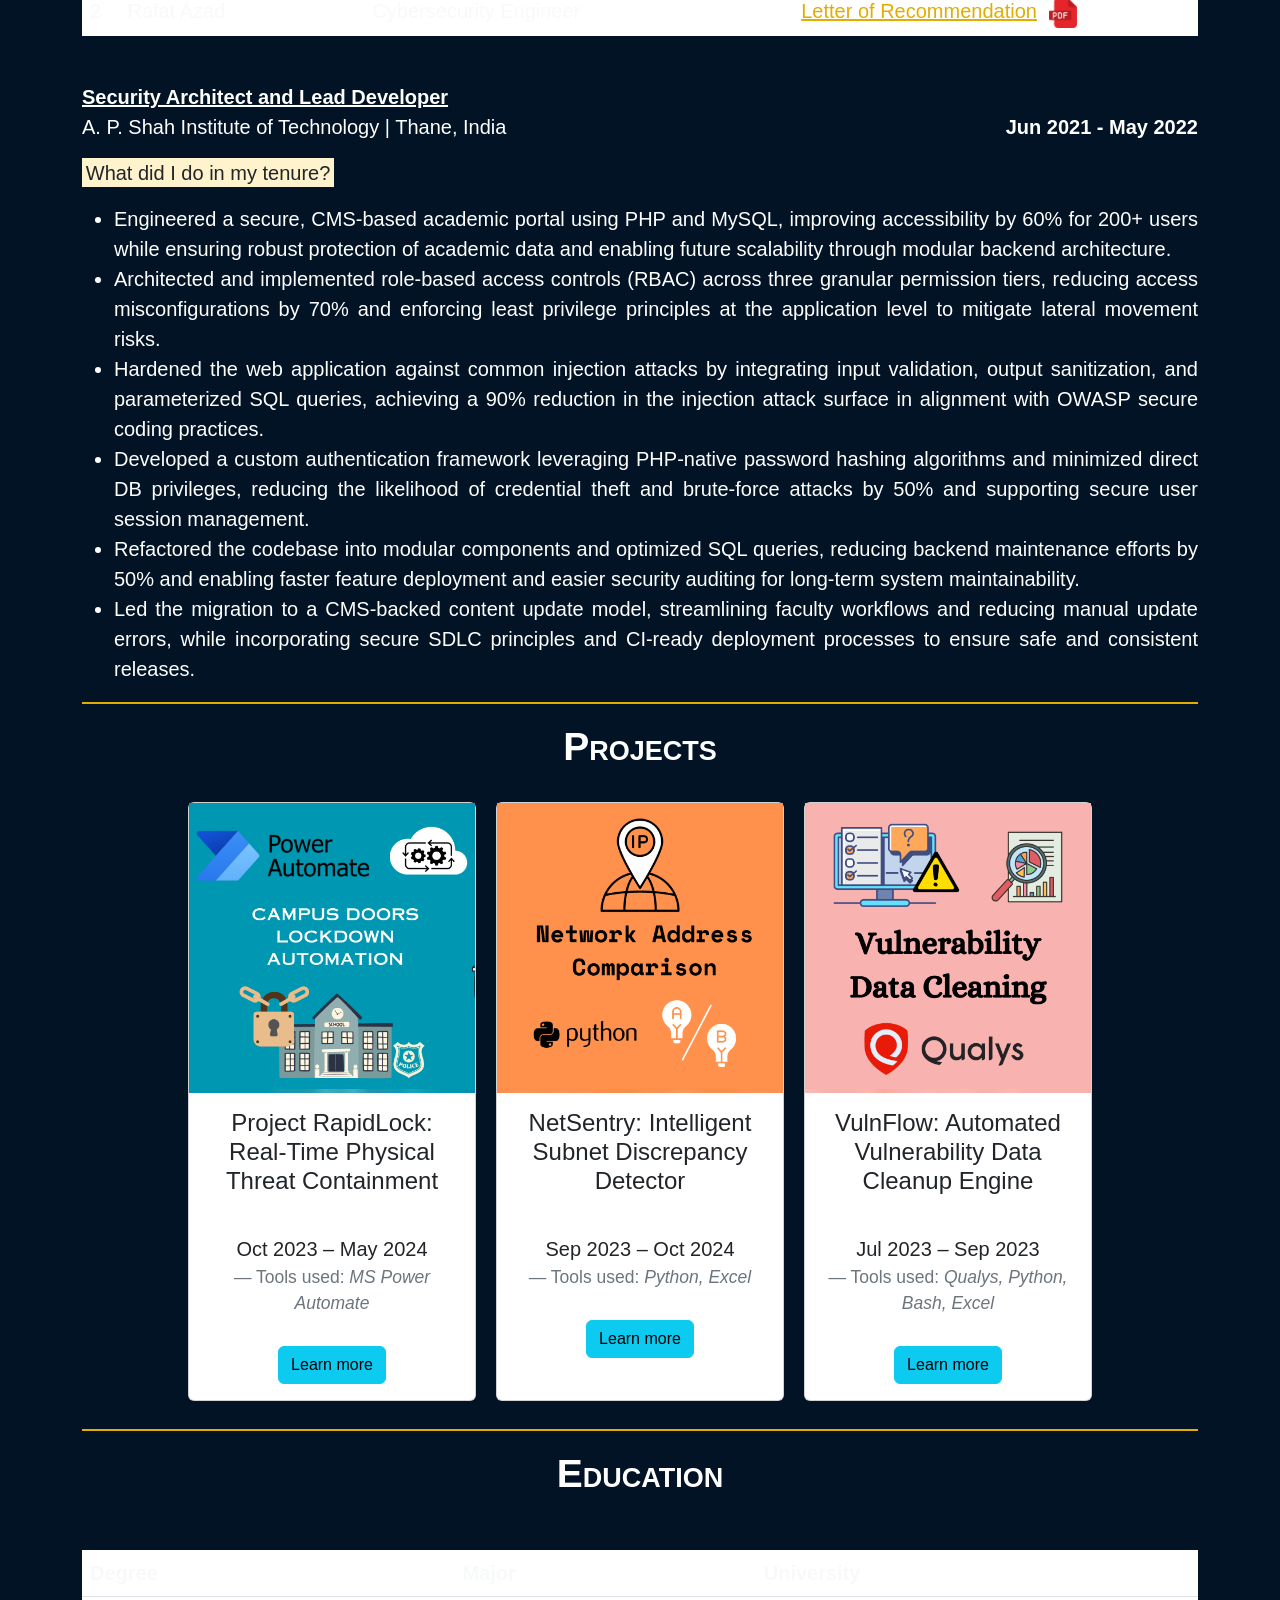
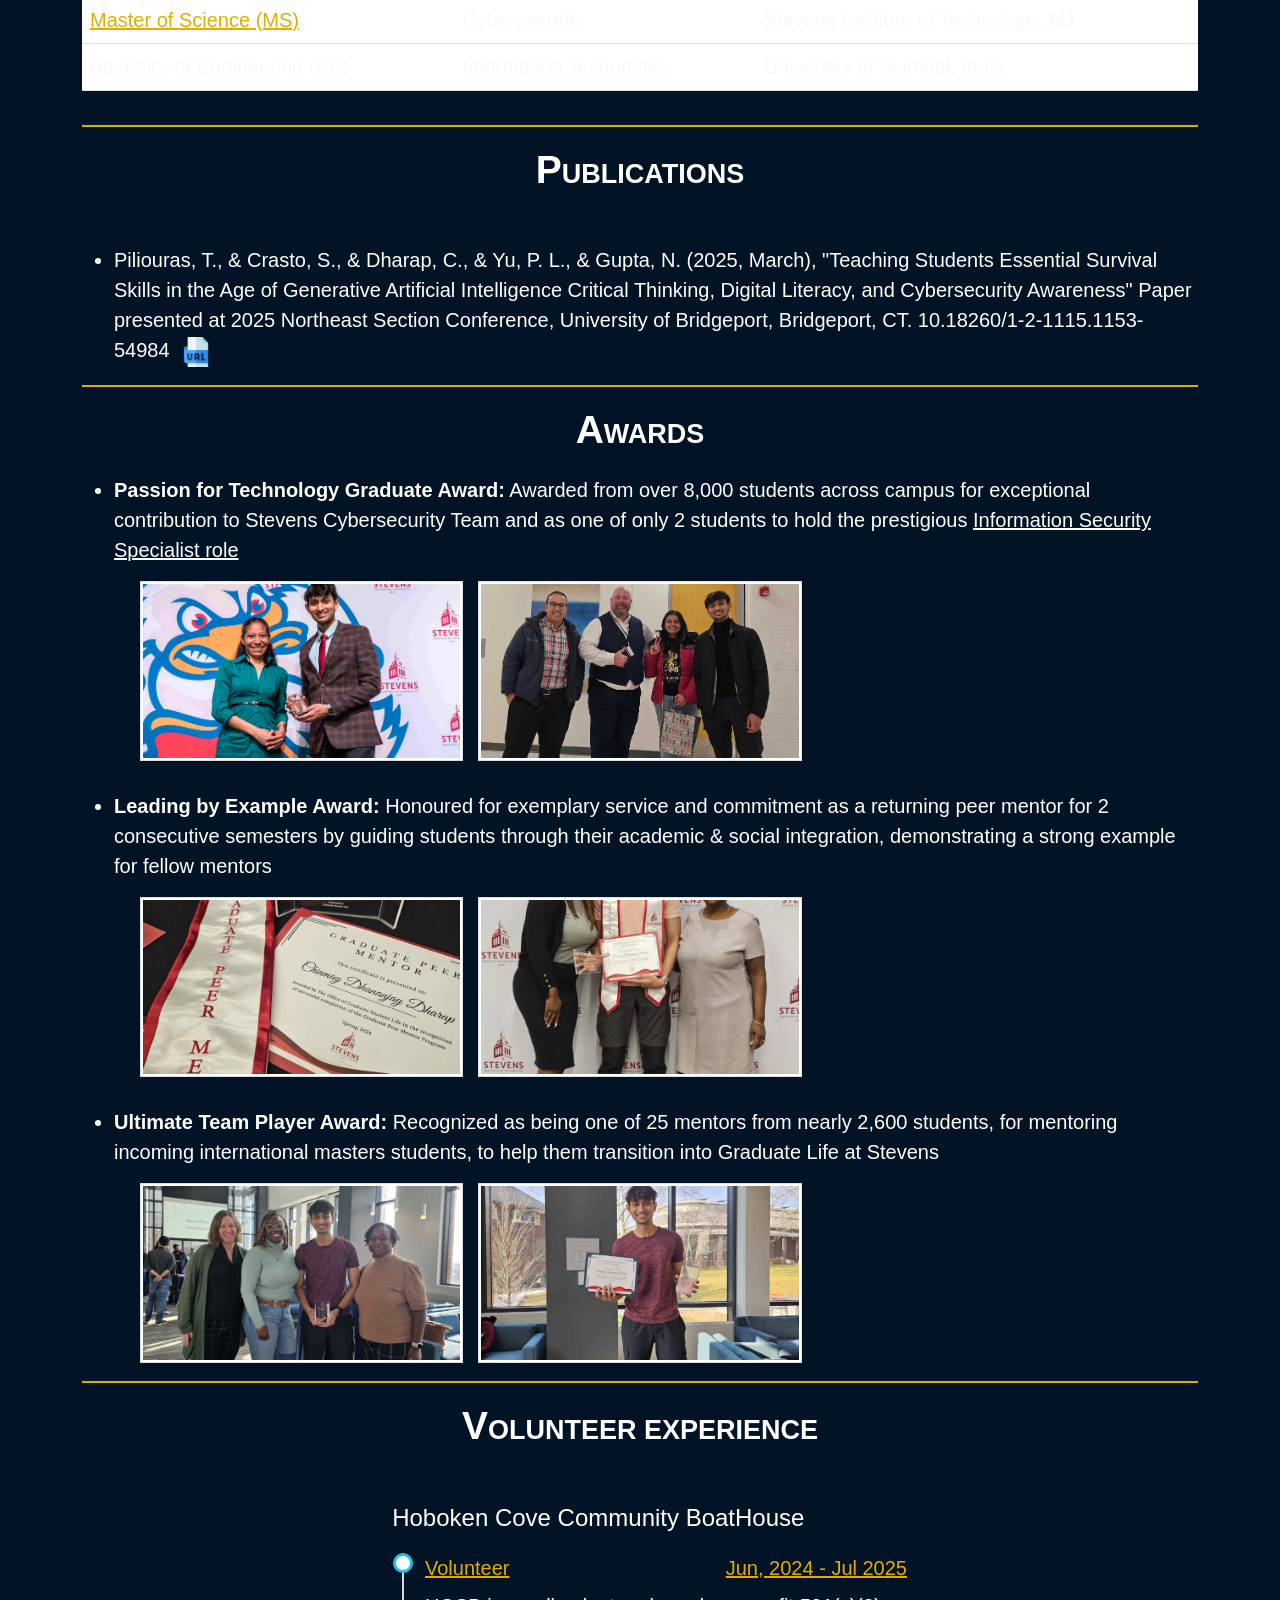
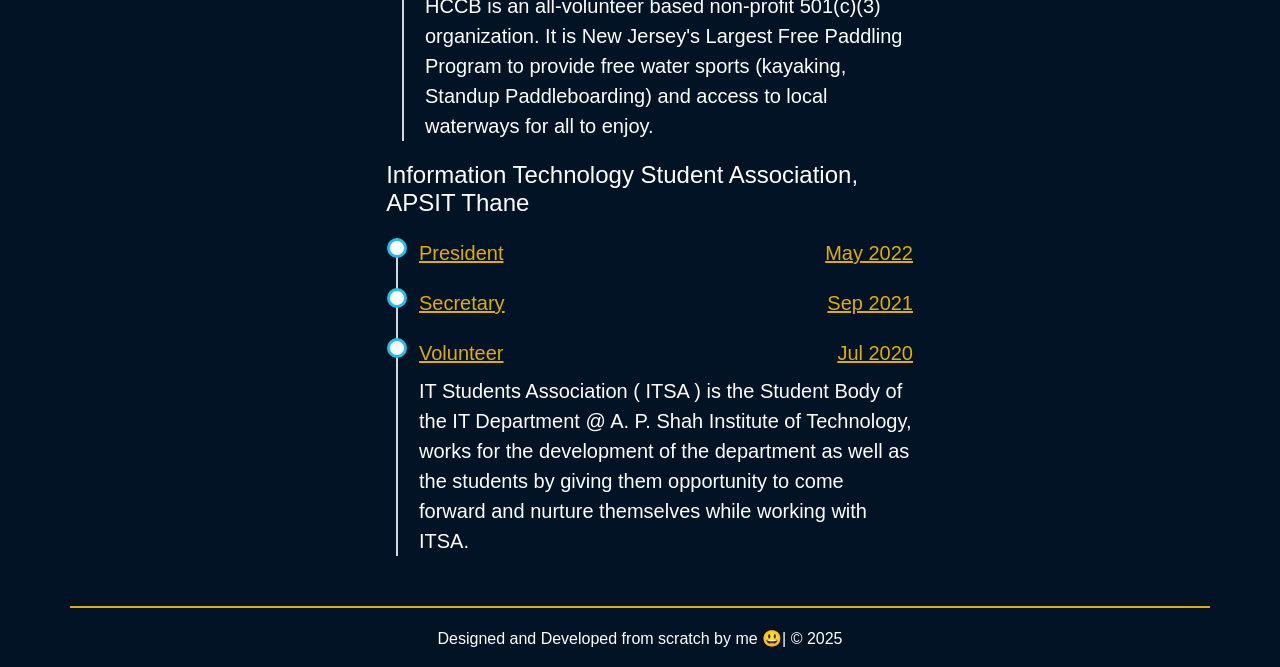
==== commit 32066cd6: "Added Blogging" ====
--- a/index.html
+++ b/index.html
@@ -40,7 +40,7 @@
     }
     
 .custon-header{
-    background-image:linear-gradient(to top, rgb(1, 19, 37), rgba(0, 0, 0, 0.4)), url("/photos/6-min.jpg");
+    background-image:linear-gradient(to top, rgb(1, 19, 37), rgba(0, 0, 0, 0.4)), url("./photos/6-min.jpg");
     background-size: cover;
     background-position: center;
     background-repeat: no-repeat;
@@ -187,7 +187,7 @@
     <title>Chinmay's Portfolio</title>
     <link href="https://cdn.jsdelivr.net/npm/bootstrap@5.3.0-alpha3/dist/css/bootstrap.min.css" rel="stylesheet" integrity="sha384-KK94CHFLLe+nY2dmCWGMq91rCGa5gtU4mk92HdvYe+M/SXH301p5ILy+dN9+nJOZ" crossorigin="anonymous">
     <!--<link href="//netdna.bootstrapcdn.com/font-awesome/3.2.1/css/font-awesome.css" rel="stylesheet">-->
-    <link rel="icon" type="image/x-icon" href="/photos/fav/favicon.ico">
+    <link rel="icon" type="image/x-icon" href="./photos/fav/favicon.ico">
     <link rel="manifest" href="/site.webmanifest">
     <script async src="https://pagead2.googlesyndication.com/pagead/js/adsbygoogle.js?client=ca-pub-3955488173667379"
      crossorigin="anonymous"></script>
@@ -208,8 +208,6 @@
     g.async=true; g.src=u+'matomo.js'; s.parentNode.insertBefore(g,s);
   })();
 </script>
-<noscript><p><img referrerpolicy="no-referrer-when-downgrade" src="//the-cyber-guy.com/matomo/matomo.php?idsite=1&amp;rec=1" style="border:0;" alt="" /></p></noscript>
-<!-- End Matomo Code -->
 
 
 
@@ -228,10 +226,10 @@
             <div class="custon-header">
             &nbsp;&nbsp;
             <center>
-                <div class="blurred-img" style="background-image: url(/photos/cropped-small.jpg); width:200px; height:auto; border-radius:120px;">
-                    <img style="width:200px; height:auto; border-radius:120px; border: 8px solid;" class="img-fluid" src="photos/cropped.png" loading="lazy" />
+                <div class="blurred-img" style="background-image: url(./photos/cropped-small.jpg); width:200px; height:auto; border-radius:120px;">
+                    <img style="width:200px; height:auto; border-radius:120px; border: 8px solid;" class="img-fluid" src="./photos/cropped.png" loading="lazy" />
                 </div> 
-            </center>   
+            </center>
             
             <Center><b style="font-size:27px;"><text style="font-size:39px;">C</text>HINMAY <text style="font-size:39px;">D</text>HARAP</b></Center>
             <Center><p><a href="mailto:cdharap@outlook.com"><img src="mail.png" style="width:30px;"></a>&nbsp;&nbsp;|&nbsp;&nbsp;<a href="http://www.linkedin.com/in/dharapc" target="_blank"><img src="linkedin.png" style="width:30px;"></a>&nbsp;&nbsp;|&nbsp;&nbsp;<a href="tel:+1 (646)-535-4162"><img src="call.png" style="width:25px;"></a></p></Center>
@@ -239,7 +237,7 @@
             <!--<hr style="position: relative; top: 2px; border: none; height: 2px; background: black; opacity:1;">-->
             <!--<p style="text-align: justify;"> <a style="color: auto; text-decoration: none;" href="#">about@popos : ~ $</a> Yup this is another boring personal website and you must be wondering why everything's in 'Green on Black' and a prompt at the start <a style="color: darkgreen; text-decoration: none;" href="">(Coz, I love my terminal)</a>. Yeah, that's right, I use linux, Pop OS to be precise. I crawl with cd. No not since when I was a baby!. </p> <p> I use cd and ls like every directory has a flag xD. When bored, then nano otherwise vim supremacy (honestly speaking, while learning vim I had more sucidal thoughts than a depressed person :) But now I'm happy. </p>-->
             <div class="text-center">
-                <a href="#certs">Certifications</a> | <a href="#work">Internship experience</a> | <a href="#projects">Projects</a> | <a href="#edu">Education</a> | <a href="#pub">Publications</a> | <a href="#awards">Awards</a> | <a href="#volun">Volunteering</a> | <a href="https://blog.the-cyber-guy.com">Blog</a>
+                <a href="#certs">Certifications</a> | <a href="#work">Work experience</a> | <a href="#projects">Projects</a> | <a href="#edu">Education</a> | <a href="#pub">Publications</a> | <a href="#awards">Awards</a> | <a href="#volun">Volunteering</a> | <a href="blog/">Blog</a>
             </div><br>  
             
             
@@ -276,7 +274,7 @@
 
 
             <hr style="position: relative; top: 2px; border: none; height: 2px; background: #e1ad01; opacity:1;">
-            <p style="text-align: center; font-size:27px;" id="work"> <B><text style="font-size:39px;">I</text>NTERNSHIP <text style="font-size:28px;">E</text>XPERIENCE</B></p>
+            <p style="text-align: center; font-size:27px;" id="work"> <B><text style="font-size:39px;">W</text>ORK <text style="font-size:28px;">E</text>XPERIENCE</B></p>
 
 
             <!-- Work Experience 1 Start-->
@@ -437,7 +435,7 @@
                 
 
             <div class="card" style="width:18rem; padding-right:0px; padding-left:0px; margin-right: 10px;margin-left: 10px; margin-bottom: 10px;margin-top: 10px;">
-              <div class="blurred-img" style="background-image: url(/photos/project3-small.jpg); height:290px;"><img src="/photos/project3.jpg" class="card-img-top" loading="lazy" /></div>
+              <div class="blurred-img" style="background-image: url(./photos/project3-small.jpg); height:290px;"><img src="./photos/project3.jpg" class="card-img-top" loading="lazy" /></div>
               <div class="card-body">
                  <blockquote class="blockquote mb-0">
                  <h4 class="card-title">Project RapidLock: Real-Time Physical Threat Containment</h4><br>
@@ -506,7 +504,7 @@
             </div>
 
             <div class="card" style="width:18rem; padding-right:0px; padding-left:0px; margin-right: 10px;margin-left: 10px; margin-bottom: 10px;margin-top: 10px;">
-  <div class="blurred-img" style="background-image: url(/photos/project1-small.jpg); height:290px;"><img src="/photos/project1.jpg" class="card-img-top" loading="lazy" /></div>
+  <div class="blurred-img" style="background-image: url(./photos/project1-small.jpg); height:290px;"><img src="./photos/project1.jpg" class="card-img-top" loading="lazy" /></div>
   <div class="card-body">
     
      <blockquote class="blockquote mb-0">
@@ -563,15 +561,15 @@
         &emsp;&emsp;&emsp;pattern = r'(\d{1,3}\.\d{1,3}\.\d{1,3}\.\d{1,3}\s+\d{1,3}\.\d{1,3}\.\d{1,3}\.\d{1,3})'<br>
         &emsp;&emsp;&emsp;match = re.search(pattern, entry)<br>
         &emsp;&emsp;&emsp;return match.group(1) if match else None
-  </code></div> --><img src="photos/code1.png" style="border-radius: 8px;" class="img-fluid" alt="Responsive image">
-  <li>Network Calculation: Converts the IP and subnet into a network address:</li><img src="photos/code2.png" style="border-radius: 8px;" class="img-fluid" alt="Responsive image">
-  <li>Comparison Logic: Compares the extracted network addresses from List 2 with those from List 1:</li><img src="photos/code3.png" style="border-radius: 8px;" class="img-fluid" alt="Responsive image">
+  </code></div> --><img src="./photos/code1.png" style="border-radius: 8px;" class="img-fluid" alt="Responsive image">
+  <li>Network Calculation: Converts the IP and subnet into a network address:</li><img src="./photos/code2.png" style="border-radius: 8px;" class="img-fluid" alt="Responsive image">
+  <li>Comparison Logic: Compares the extracted network addresses from List 2 with those from List 1:</li><img src="./photos/code3.png" style="border-radius: 8px;" class="img-fluid" alt="Responsive image">
   </ul>
 <u>Output:</u>
 <p>The script produces a status report that adds a new column to the Excel sheet, indicating whether each network address is correctly configured or not.</p>
 <u>Sample Example:</u>
 <p>Here's a small example of how the script checks for mismatches</p>
-<img src="photos/code4.png" style="border-radius: 8px;" class="img-fluid" alt="Responsive image">
+<img src="./photos/code4.png" style="border-radius: 8px;" class="img-fluid" alt="Responsive image">
 </div>
       <div class="modal-footer">
         <button type="button" class="btn btn-danger" data-bs-dismiss="modal">Close</button>
@@ -587,7 +585,7 @@
 </div>
 
 <div class="card" style="width:18rem; padding-right:0px; padding-left:0px; margin-right: 10px;margin-left: 10px; margin-bottom: 10px;margin-top: 10px;">
-  <div class="blurred-img" style="background-image: url(/photos/project2-small.jpg); height:290px;"><img src="/photos/project2.jpg" class="card-img-top" loading="lazy" /></div>
+  <div class="blurred-img" style="background-image: url(./photos/project2-small.jpg); height:290px;"><img src="./photos/project2.jpg" class="card-img-top" loading="lazy" /></div>
   <div class="card-body">
     <blockquote class="blockquote mb-0">
      <h4 class="card-title">VulnFlow: Automated Vulnerability Data Cleanup Engine</h4><br>
@@ -638,15 +636,15 @@
                     <u>Key Automations:</u>
                     <ul>
                       <li>Deleting unnecessary rows: The script automatically skips the first few rows in each file that contain irrelevant information not required for Grafana ingestion.</li>
-                      <img src="photos/code5.png" style="border-radius: 8px;" class="img-fluid" alt="Responsive image">
+                      <img src="./photos/code5.png" style="border-radius: 8px;" class="img-fluid" alt="Responsive image">
                       <li>Renaming columns: The script changes column headers (e.g., renaming ‘Asset Tags’ to ‘Asset Group’) to match Grafana's requirements.</li>
-                      <img src="photos/code6.png" style="border-radius: 8px;" class="img-fluid" alt="Responsive image">
+                      <img src="./photos/code6.png" style="border-radius: 8px;" class="img-fluid" alt="Responsive image">
                       <li>Adjusting risk scores: The script updates the risk score in certain cases, such as when an asset is classified as "Internet Facing," ensuring accurate data representation.</li>
-                      <img src="photos/code7.png" style="border-radius: 8px;" class="img-fluid" alt="Responsive image">
+                      <img src="./photos/code7.png" style="border-radius: 8px;" class="img-fluid" alt="Responsive image">
                       <li>Removing unnecessary tags: The script filters and removes tags not relevant to the analysis, leaving only essential tags for Grafana's dashboard.</li>
-                      <img src="photos/code8.png" style="border-radius: 8px;" class="img-fluid" alt="Responsive image">
+                      <img src="./photos/code8.png" style="border-radius: 8px;" class="img-fluid" alt="Responsive image">
                       <li>VLOOKUP implementation: A VLOOKUP function is included to merge additional data (such as server types) from a separate lookup file into the main file.</li>
-                      <img src="photos/code9.png" style="border-radius: 8px;" class="img-fluid" alt="Responsive image">
+                      <img src="./photos/code9.png" style="border-radius: 8px;" class="img-fluid" alt="Responsive image">
                     </ul>
 
 
@@ -718,8 +716,8 @@
                <li><b>Passion for Technology Graduate Award:</b> Awarded from over 8,000 students across campus for exceptional contribution to Stevens Cybersecurity Team and as one of only 2 students to hold the prestigious <u>Information Security Specialist role</u></li>
             </ul>
              <div class="gallery">
-            <div class="blurred-img" style="background-image: url(photos/Award-small.jpg);"><img src="photos/Award.jpg" title="Graduate Award Cermony" loading="lazy" /></div>
-            <div class="blurred-img" style="background-image: url(photos/Team_1-small.jpg);"><img src="photos/Team_1.jpg" title="Stevens CyberSecurity Team" loading="lazy" /></div>
+            <div class="blurred-img" style="background-image: url(./photos/Award-small.jpg);"><img src="./photos/Award.jpg" title="Graduate Award Cermony" loading="lazy" /></div>
+            <div class="blurred-img" style="background-image: url(./photos/Team_1-small.jpg);"><img src="./photos/Team_1.jpg" title="Stevens CyberSecurity Team" loading="lazy" /></div>
     
     
   </div><br>
@@ -728,8 +726,8 @@
                <li><b>Leading by Example Award: </b>Honoured for exemplary service and commitment as a returning peer mentor for 2 consecutive semesters by guiding students through their academic & social integration, demonstrating a strong example for fellow mentors</li>
             </ul>
              <div class="gallery">
-              <div class="blurred-img" style="background-image: url(photos/peer_leader_award201-min-small.jpg);"><img src="photos/peer_leader_award201-min.jpg" title="Award and Certificate" loading="lazy" /></div>
-              <div class="blurred-img" style="background-image: url(photos/peer_leader_award202-min-small.jpg);"><img src="photos/peer_leader_award202-min.jpg" title="With Graduate Student Life Team" loading="lazy" /></div>
+              <div class="blurred-img" style="background-image: url(./photos/peer_leader_award201-min-small.jpg);"><img src="./photos/peer_leader_award201-min.jpg" title="Award and Certificate" loading="lazy" /></div>
+              <div class="blurred-img" style="background-image: url(./photos/peer_leader_award202-min-small.jpg);"><img src="./photos/peer_leader_award202-min.jpg" title="With Graduate Student Life Team" loading="lazy" /></div>
     
     
   </div><br>
@@ -738,8 +736,8 @@
                <li><b>Ultimate Team Player Award: </b>Recognized as being one of 25 mentors from nearly 2,600 students, for mentoring incoming international masters students, to help them transition into Graduate Life at Stevens</li>
             </ul>
              <div class="gallery">
-              <div class="blurred-img" style="background-image: url(photos/peer_leader_award1-min-small.jpg);"><img src="photos/peer_leader_award1-min.jpg" title="With Graduate Student Life Team" loading="lazy" /></div>
-              <div class="blurred-img" style="background-image: url(photos/peer_leader_award2-min-small.jpg);"><img src="photos/peer_leader_award2-min.jpg" title="Solo Photo" loading="lazy"/></div>
+              <div class="blurred-img" style="background-image: url(./photos/peer_leader_award1-min-small.jpg);"><img src="./photos/peer_leader_award1-min.jpg" title="With Graduate Student Life Team" loading="lazy" /></div>
+              <div class="blurred-img" style="background-image: url(./photos/peer_leader_award2-min-small.jpg);"><img src="./photos/peer_leader_award2-min.jpg" title="Solo Photo" loading="lazy"/></div>
     
     
   </div> 
@@ -755,7 +753,7 @@
         <ul class="timeline-3">
           <li>
             <a href="#!">Volunteer</a>
-            <a href="#!" class="float-end">Since Jun, 2024</a>
+            <a href="#!" class="float-end">Jun, 2024 - Jul 2025</a>
             <p class="mt-2">HCCB is an all-volunteer based non-profit 501(c)(3) organization. It is New Jersey's Largest Free Paddling Program to provide free water sports (kayaking, Standup Paddleboarding) and access to local waterways for all to enjoy. </p>
           </li>
         
@@ -793,11 +791,6 @@
 <hr style="position: relative; top: 2px; border: none; height: 2px; background: #e1ad01; opacity:1;">
 <div class="footer text-center">
   <text style="color: white; font-size:medium; padding-bottom: 20px;">Designed and Developed from scratch by me 😃| &copy; 2025</text>
-  <br>
-            <p style="font-size:15px; text-align: justify;"><b>Note</b> - This website serves as an extended version of my resume. For more detailed information about my background, I encourage you to explore it thoroughly. The content is carefully written in clear, straightforward language. This website also monitors user activity to protect against spam, abuse, any malicious activity and unauthorized access. This involves logging basic technical information. All analytics are processed locally and never sold or shared externally. For more details, please read the <a href="privacy_policy.html">Privacy Policy</a></p>
-            <div id="matomo-opt-out"></div>
-<script src="https://the-cyber-guy.com/matomo/index.php?module=CoreAdminHome&action=optOutJS&divId=matomo-opt-out&language=auto&backgroundColor=011325&fontColor=ffffff&fontSize=12px&fontFamily=Arial&showIntro=1"></script>
-            
 </div>
         </div>
             
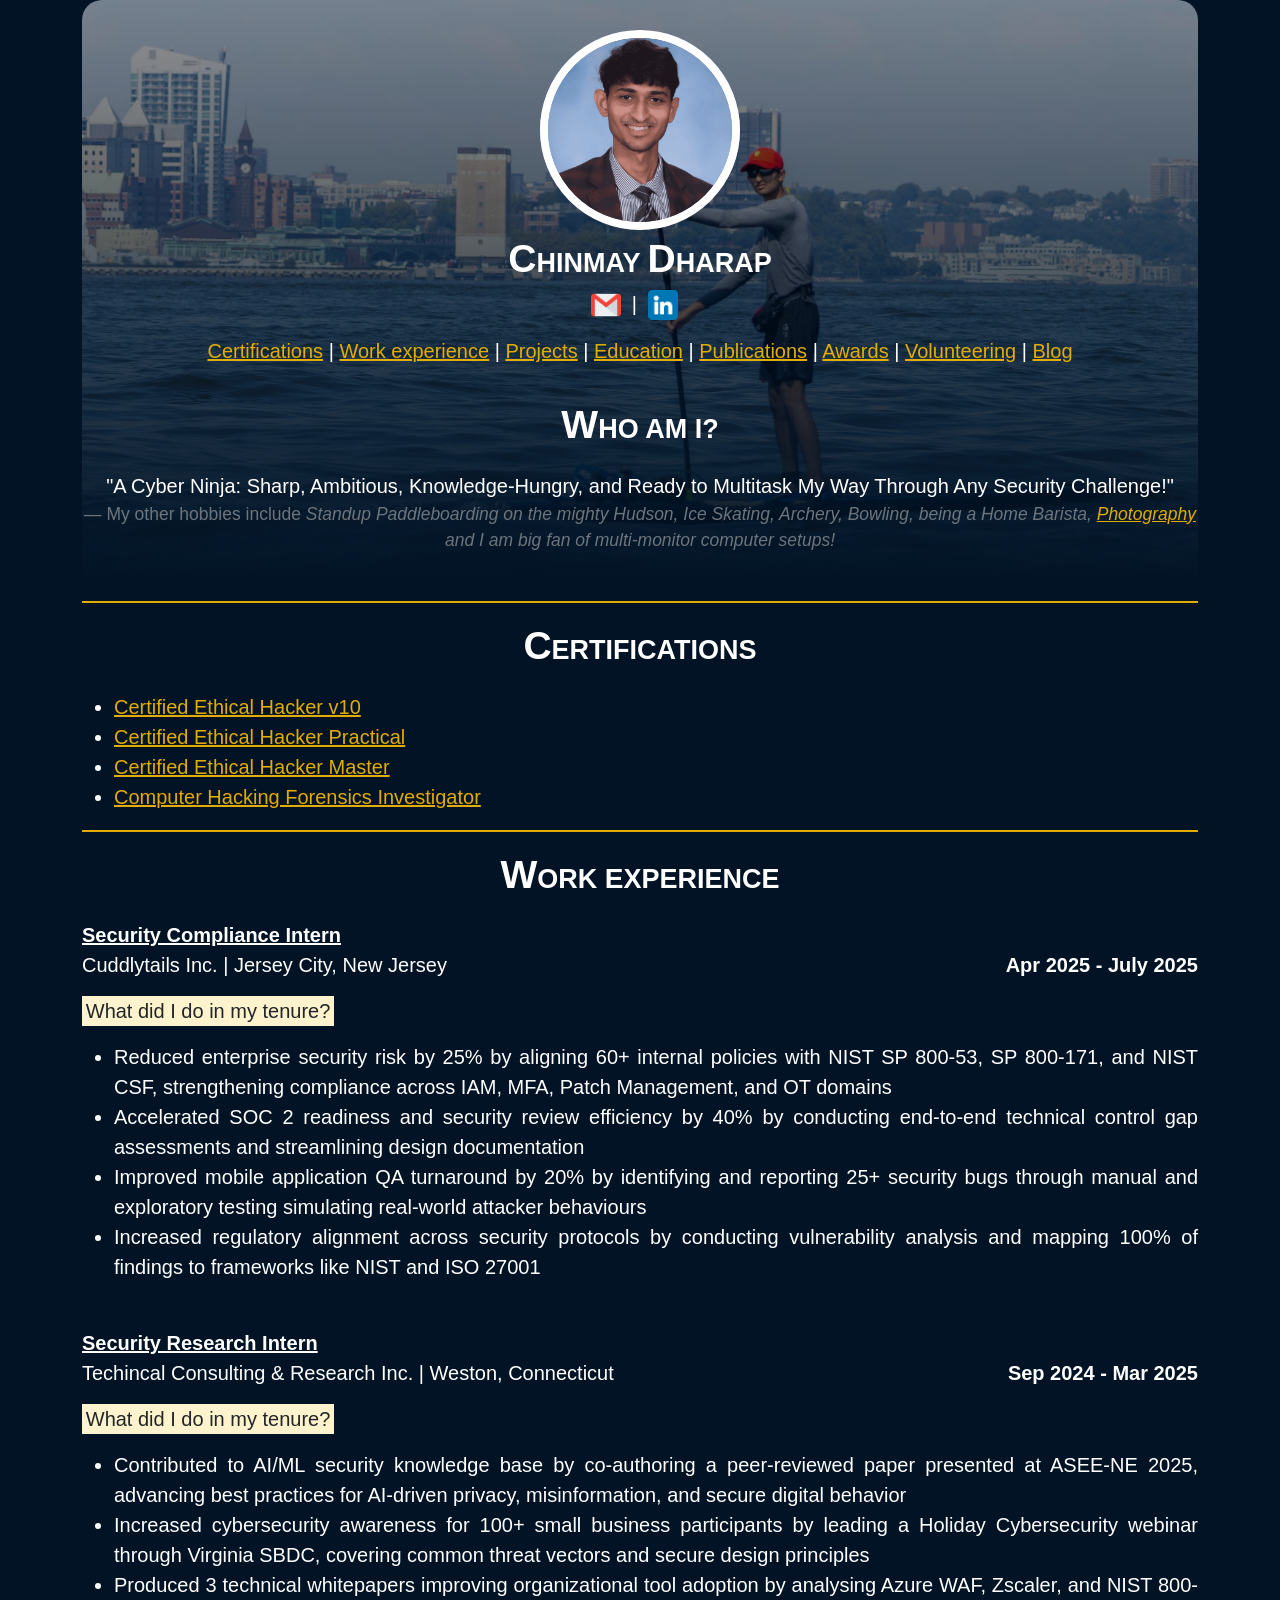
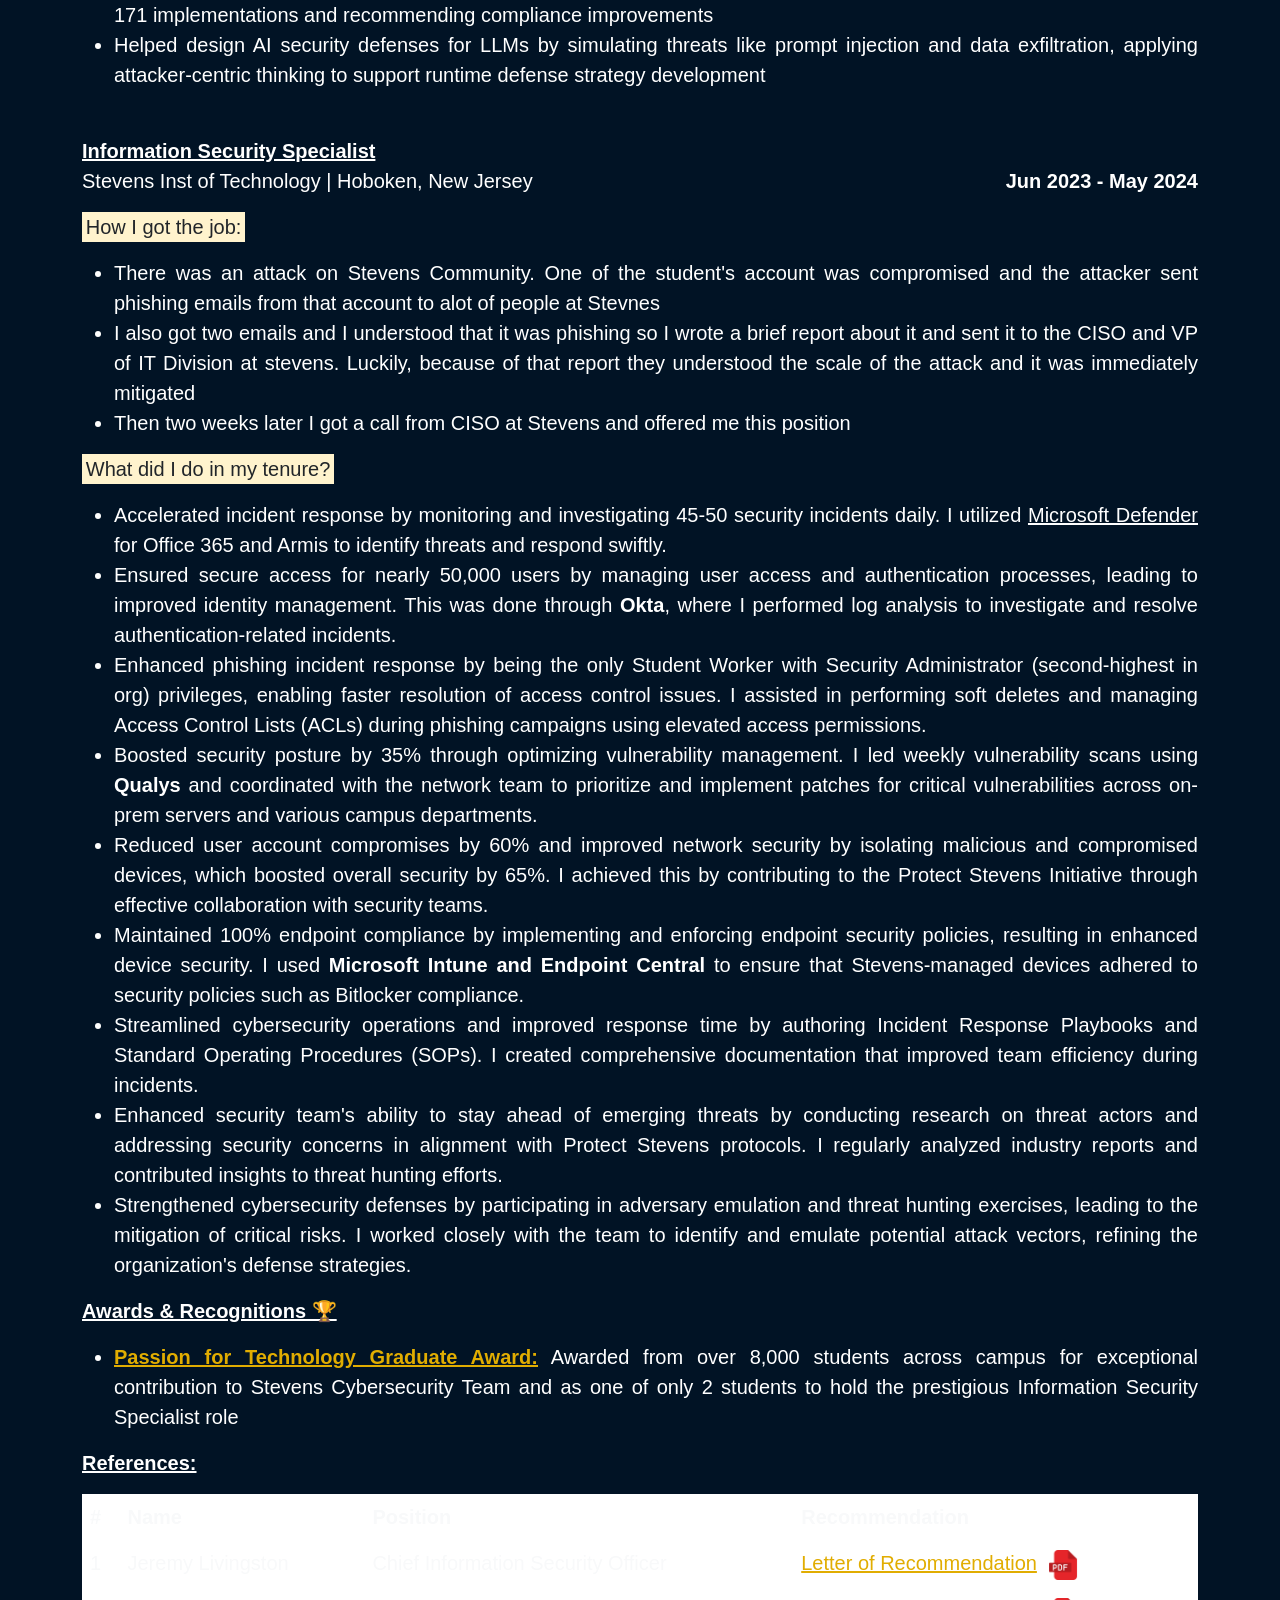
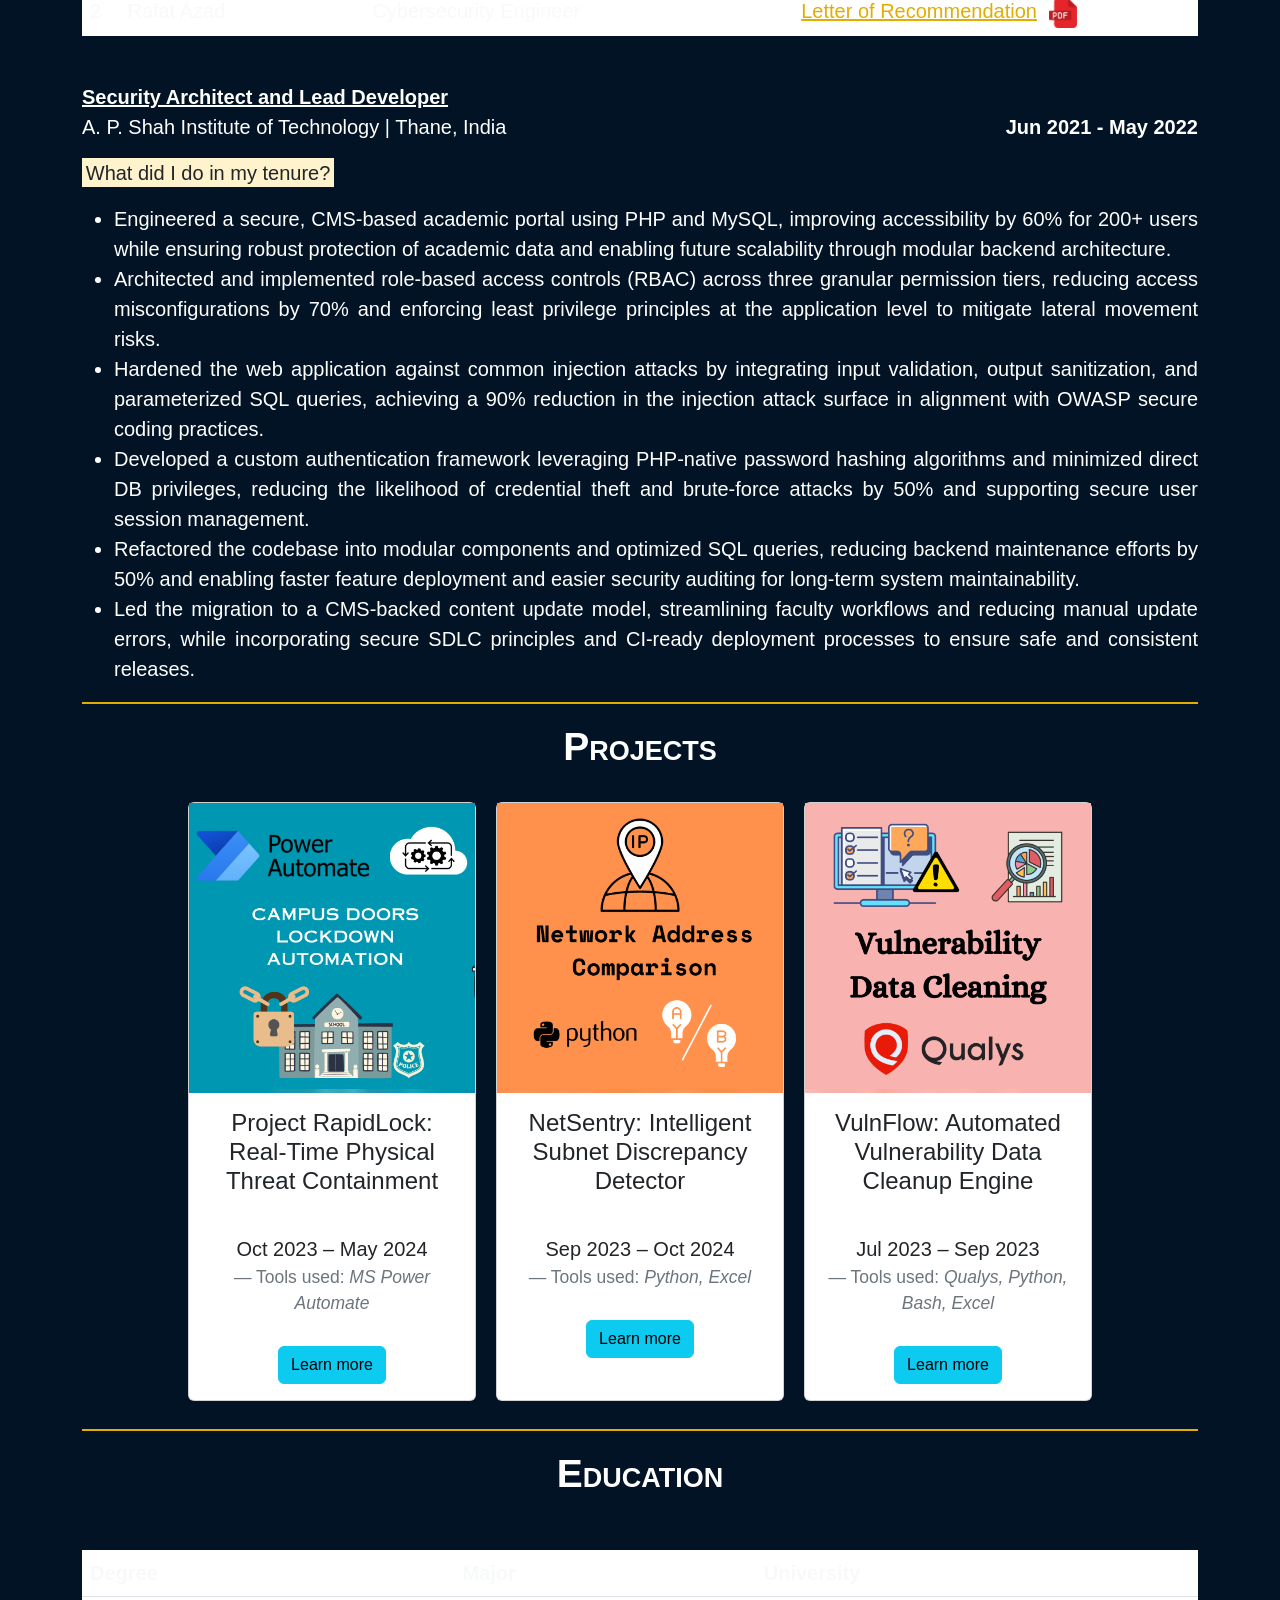
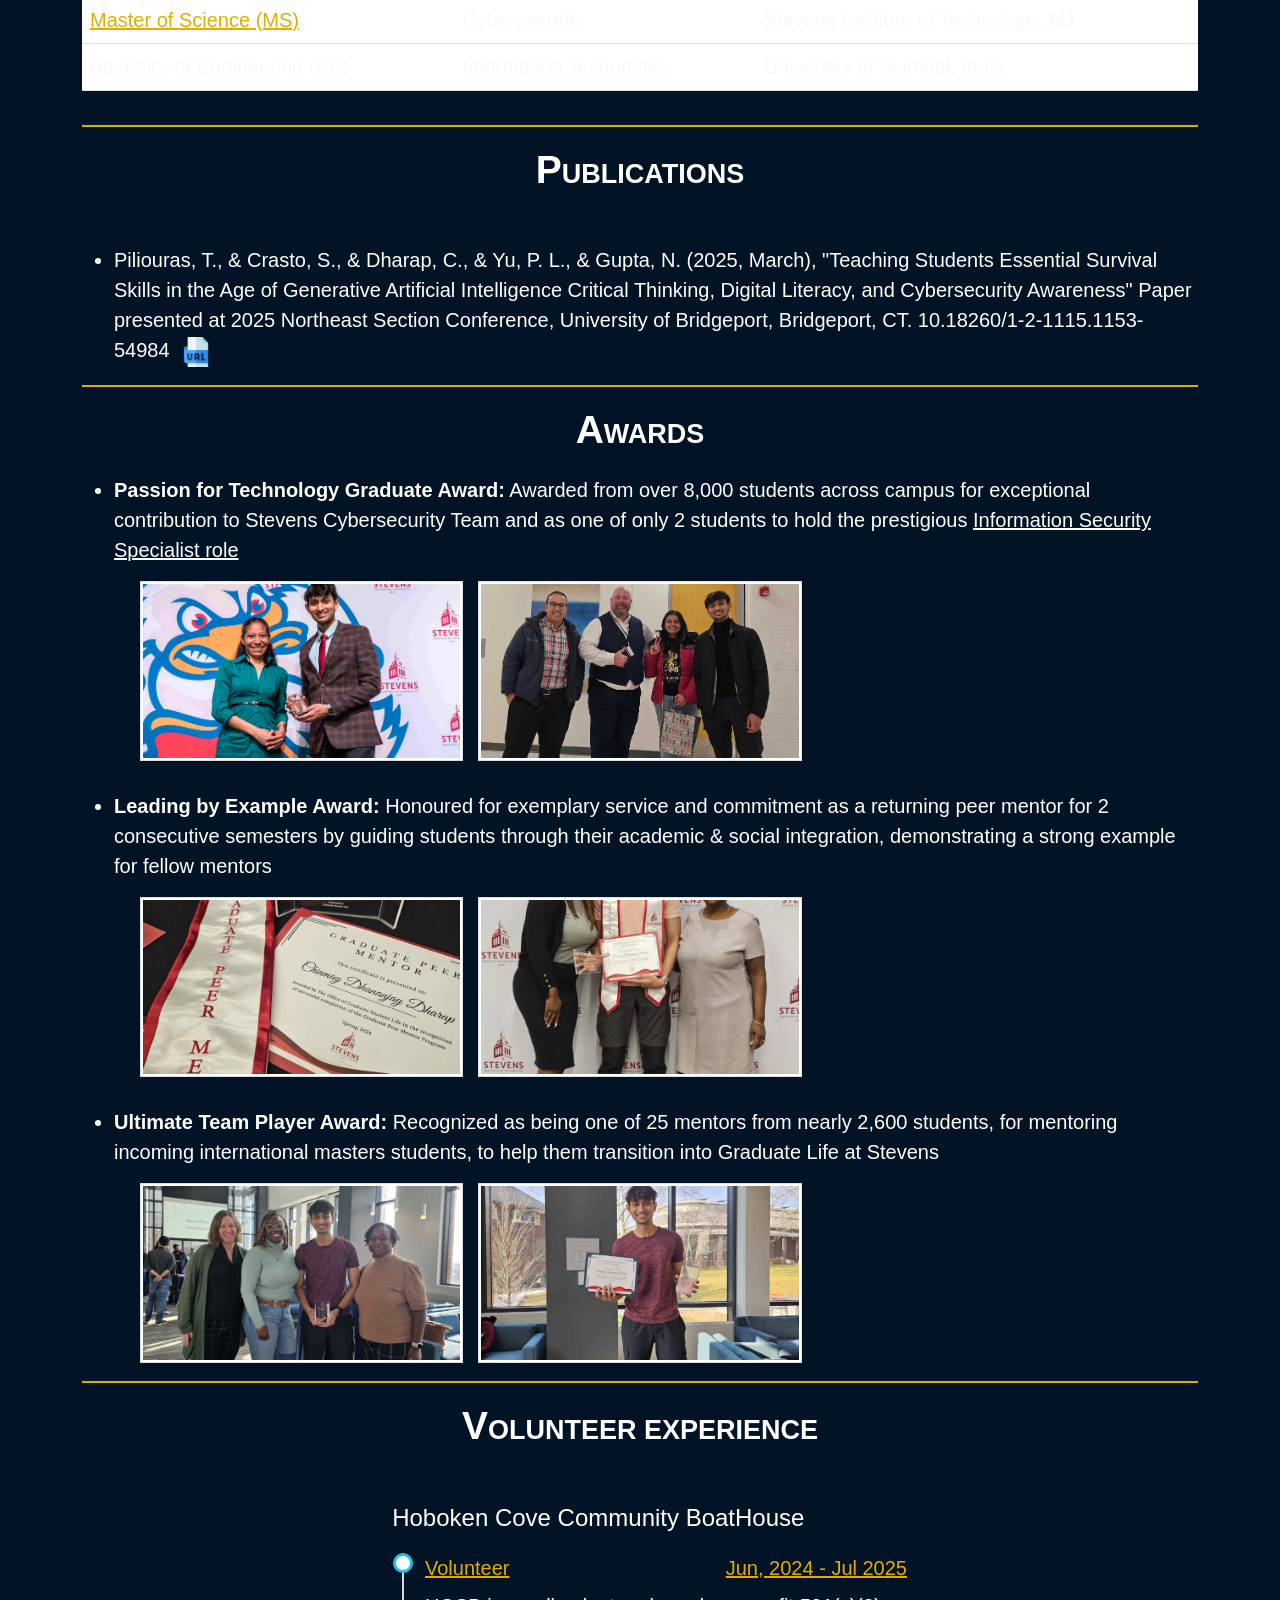
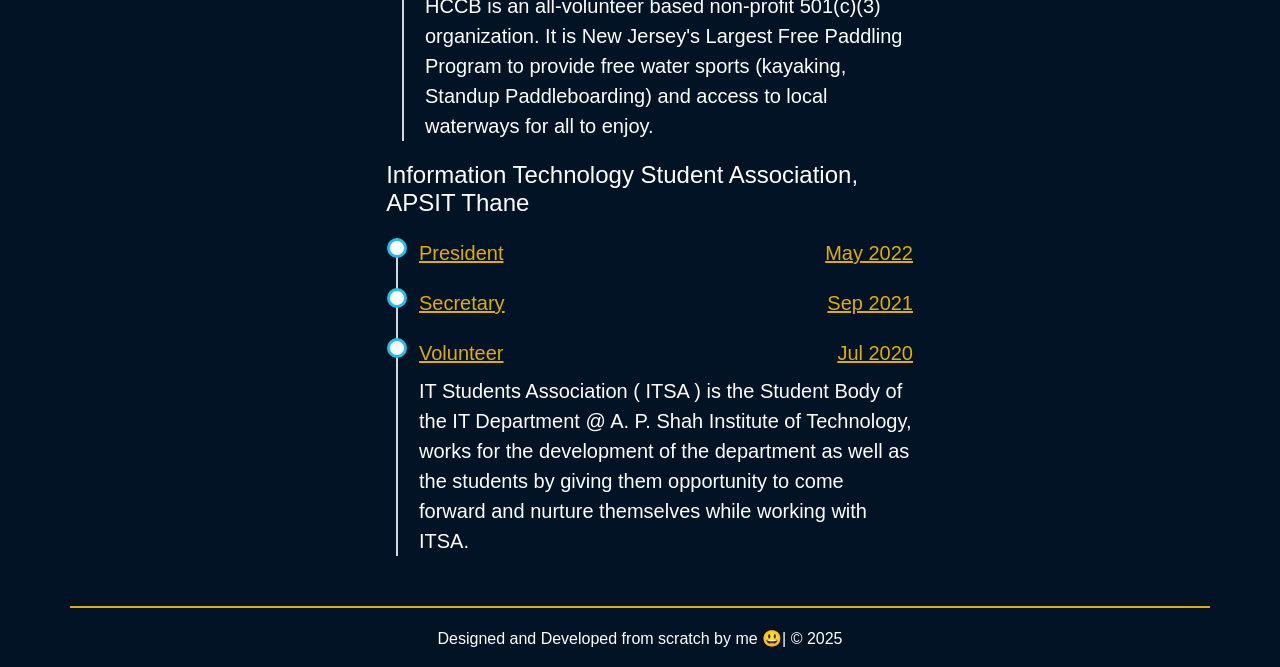
==== commit 44e3f1cf: "Minor changes" ====
--- a/index.html
+++ b/index.html
@@ -191,23 +191,6 @@
     <link rel="manifest" href="/site.webmanifest">
     <script async src="https://pagead2.googlesyndication.com/pagead/js/adsbygoogle.js?client=ca-pub-3955488173667379"
      crossorigin="anonymous"></script>
-<!-- Matomo -->
-<script>
-  var _paq = window._paq = window._paq || [];
-  /* tracker methods like "setCustomDimension" should be called before "trackPageView" */
-  _paq.push(["setDocumentTitle", document.domain + "/" + document.title]);
-  _paq.push(["setCookieDomain", "*.the-cyber-guy.com"]);
-  _paq.push(["setDoNotTrack", true]);
-  _paq.push(['trackPageView']);
-  _paq.push(['enableLinkTracking']);
-  (function() {
-    var u="//the-cyber-guy.com/matomo/";
-    _paq.push(['setTrackerUrl', u+'matomo.php']);
-    _paq.push(['setSiteId', '1']);
-    var d=document, g=d.createElement('script'), s=d.getElementsByTagName('script')[0];
-    g.async=true; g.src=u+'matomo.js'; s.parentNode.insertBefore(g,s);
-  })();
-</script>
 
 
 
@@ -232,7 +215,7 @@
             </center>
             
             <Center><b style="font-size:27px;"><text style="font-size:39px;">C</text>HINMAY <text style="font-size:39px;">D</text>HARAP</b></Center>
-            <Center><p><a href="mailto:cdharap@outlook.com"><img src="mail.png" style="width:30px;"></a>&nbsp;&nbsp;|&nbsp;&nbsp;<a href="http://www.linkedin.com/in/dharapc" target="_blank"><img src="linkedin.png" style="width:30px;"></a>&nbsp;&nbsp;|&nbsp;&nbsp;<a href="tel:+1 (646)-535-4162"><img src="call.png" style="width:25px;"></a></p></Center>
+            <Center><p><a href="mailto:cdharap@outlook.com"><img src="mail.png" style="width:30px;"></a>&nbsp;&nbsp;|&nbsp;&nbsp;<a href="http://www.linkedin.com/in/dharapc" target="_blank"><img src="linkedin.png" style="width:30px;"></a>&nbsp;&nbsp;</p></Center>
             
             <!--<hr style="position: relative; top: 2px; border: none; height: 2px; background: black; opacity:1;">-->
             <!--<p style="text-align: justify;"> <a style="color: auto; text-decoration: none;" href="#">about@popos : ~ $</a> Yup this is another boring personal website and you must be wondering why everything's in 'Green on Black' and a prompt at the start <a style="color: darkgreen; text-decoration: none;" href="">(Coz, I love my terminal)</a>. Yeah, that's right, I use linux, Pop OS to be precise. I crawl with cd. No not since when I was a baby!. </p> <p> I use cd and ls like every directory has a flag xD. When bored, then nano otherwise vim supremacy (honestly speaking, while learning vim I had more sucidal thoughts than a depressed person :) But now I'm happy. </p>-->
